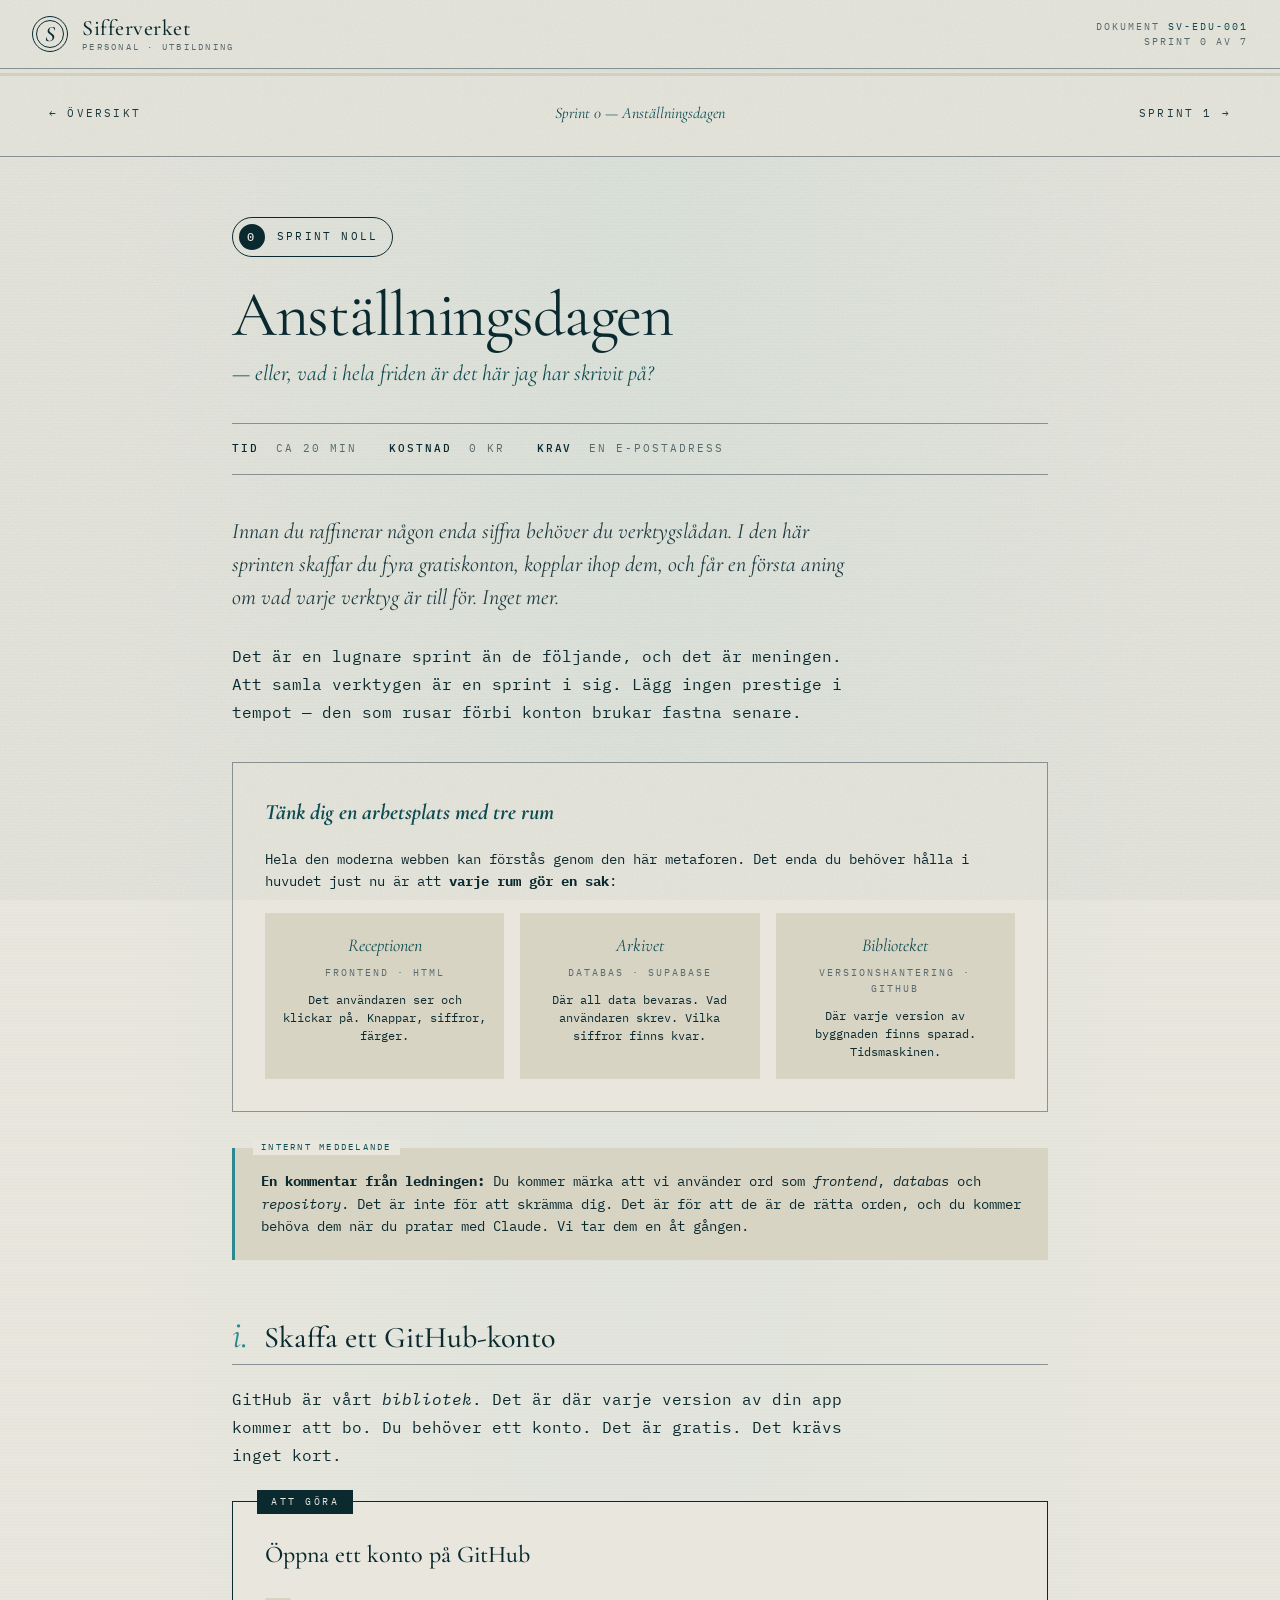
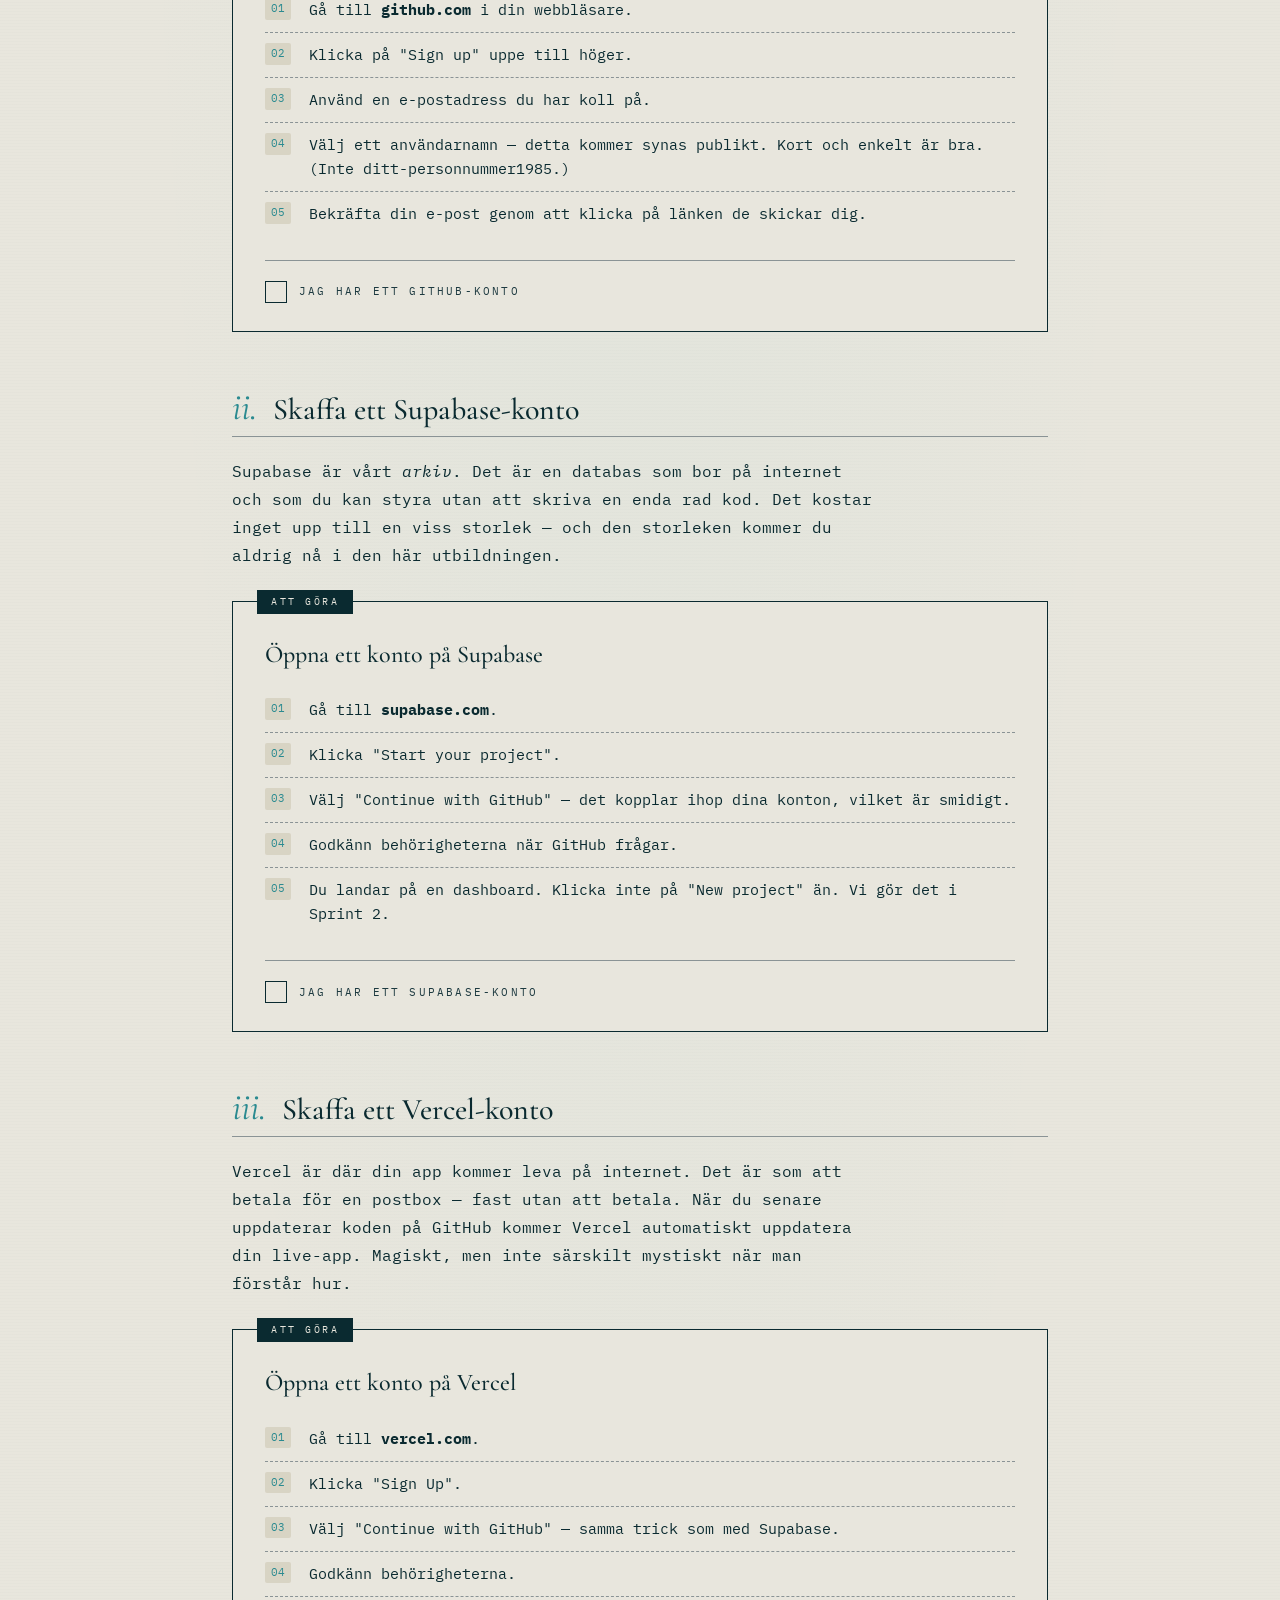
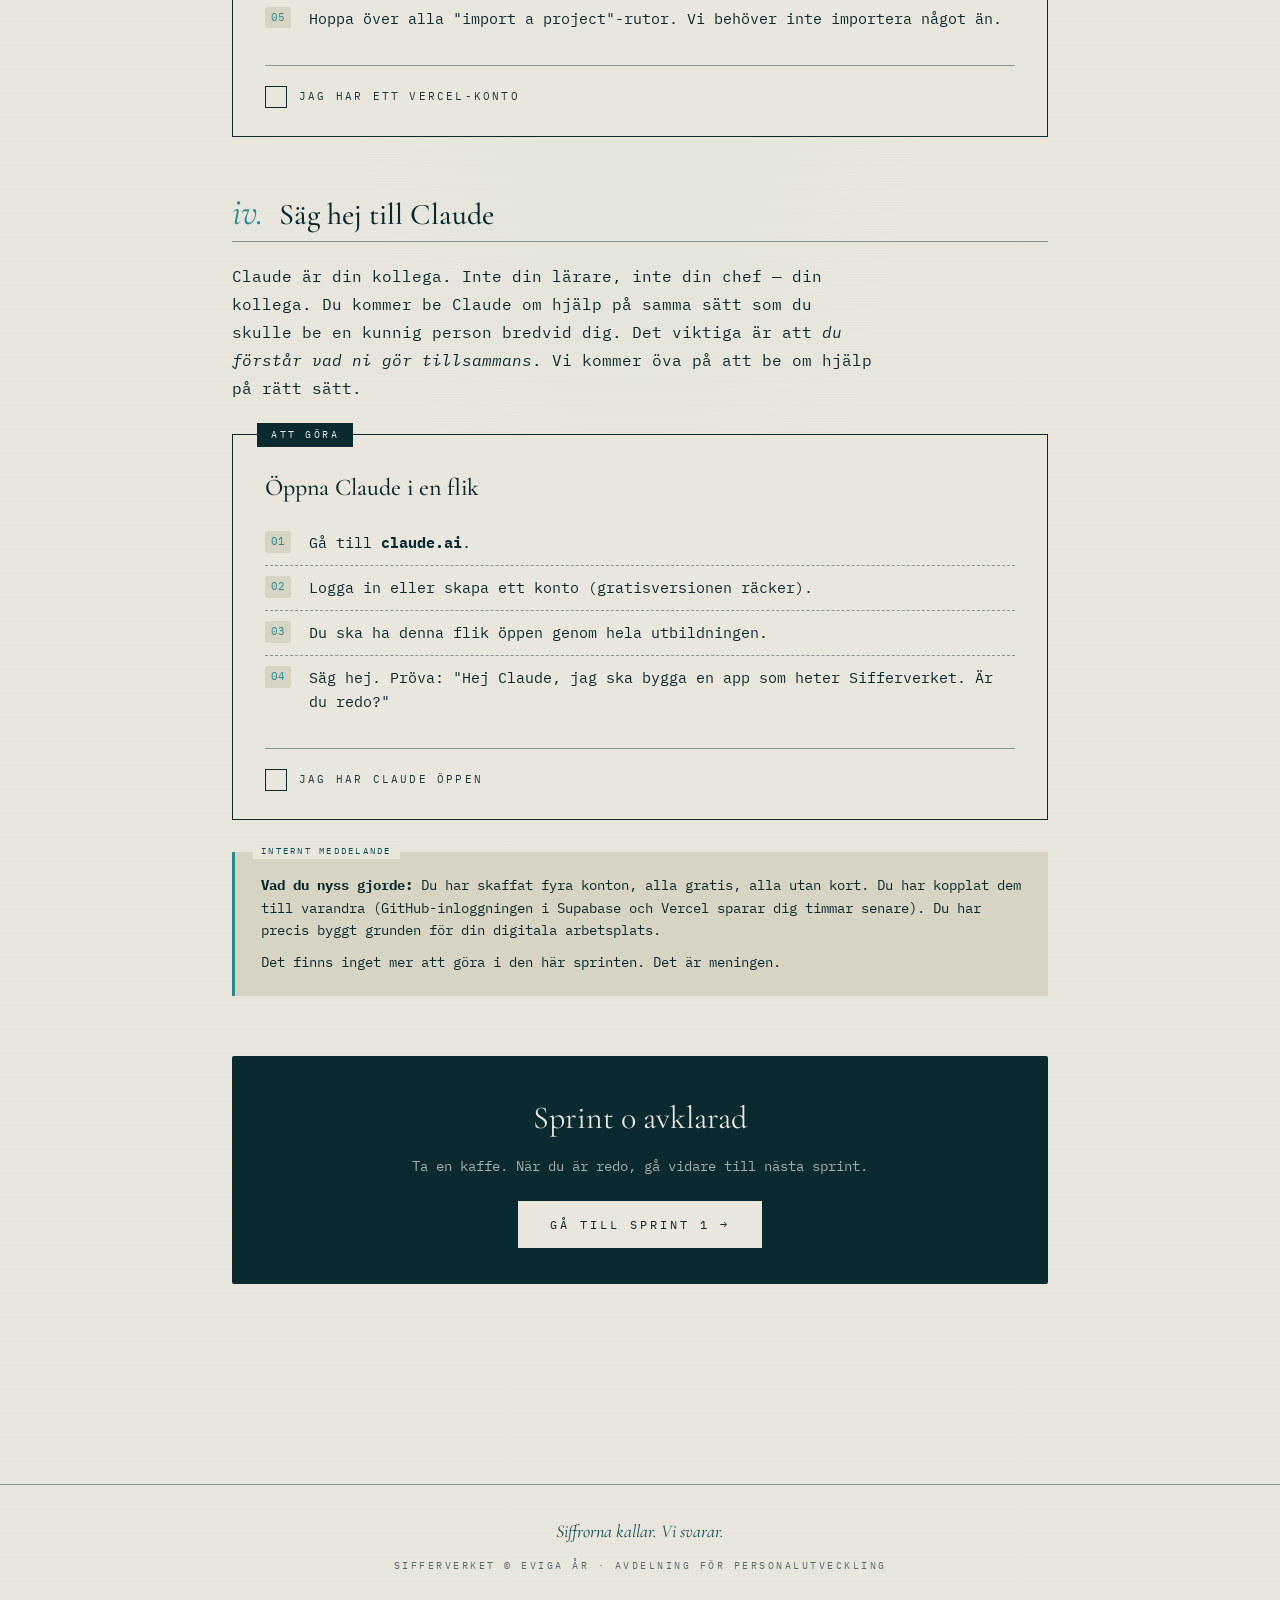
==== sprint-0/index.html @ ffc5da49 "Sifferverket — första versionen" ====
<!DOCTYPE html>
<html lang="sv">
<head>
<meta charset="UTF-8">
<meta name="viewport" content="width=device-width, initial-scale=1.0">
<title>Sprint 0: Anställningsdagen — Sifferverket</title>
<meta name="description" content="Sprint 0 av Sifferverket-utbildningen: Anställningsdagen. Skaffa dina fyra konton.">
<link rel="preconnect" href="https://fonts.googleapis.com">
<link rel="preconnect" href="https://fonts.gstatic.com" crossorigin>
<link href="https://fonts.googleapis.com/css2?family=IBM+Plex+Mono:wght@300;400;500;600&family=Cormorant+Garamond:ital,wght@0,400;0,500;0,600;1,400&display=swap" rel="stylesheet">
<link rel="stylesheet" href="/assets/styles.css">
</head>
<body>

<header class="corp-header">
  <a href="/" class="logo">
    <div class="logo-mark">S</div>
    <div class="logo-text">
      <div class="name">Sifferverket</div>
      <div class="sub">Personal · Utbildning</div>
    </div>
  </a>
  <div class="header-meta">
    <div>Dokument <span class="doc-id">SV-EDU-001</span></div>
    <div>Sprint 0 av 7</div>
  </div>
</header>

<div class="progress-bar">
  <div class="progress-fill" id="progressFill"></div>
</div>

<nav class="sprint-nav">
  <a href="/" >← Översikt</a>
  <span class="nav-center">Sprint 0 — Anställningsdagen</span>
  <a href="/sprint-1/">Sprint 1 →</a>
</nav>

<main class="stage">

<section class="sprint">
  <div class="sprint-marker">
    <span class="num">0</span>
    <span>Sprint Noll</span>
  </div>
  <h2 class="sprint-title">Anställningsdagen</h2>
  <p class="sprint-subtitle">— eller, vad i hela friden är det här jag har skrivit på?</p>

  <div class="sprint-meta">
    <div><strong>Tid</strong> ca 20 min</div>
    <div><strong>Kostnad</strong> 0 kr</div>
    <div><strong>Krav</strong> En e-postadress</div>
  </div>

  <div class="prose">
    <p class="lead">Innan du raffinerar någon enda siffra behöver du verktygslådan. I den här sprinten skaffar du fyra gratiskonton, kopplar ihop dem, och får en första aning om vad varje verktyg är till för. Inget mer.</p>

    <p>Det är en lugnare sprint än de följande, och det är meningen. Att samla verktygen är en sprint i sig. Lägg ingen prestige i tempot — den som rusar förbi konton brukar fastna senare.</p>
  </div>

  <div class="metaphor">
    <h4>Tänk dig en arbetsplats med tre rum</h4>
    <p style="font-size: 14px; line-height: 1.6;">Hela den moderna webben kan förstås genom den här metaforen. Det enda du behöver hålla i huvudet just nu är att <strong>varje rum gör en sak</strong>:</p>
    <div class="rooms">
      <div class="room">
        <div class="room-name">Receptionen</div>
        <div class="room-tech">Frontend · HTML</div>
        <div class="room-desc">Det användaren ser och klickar på. Knappar, siffror, färger.</div>
      </div>
      <div class="room">
        <div class="room-name">Arkivet</div>
        <div class="room-tech">Databas · Supabase</div>
        <div class="room-desc">Där all data bevaras. Vad användaren skrev. Vilka siffror finns kvar.</div>
      </div>
      <div class="room">
        <div class="room-name">Biblioteket</div>
        <div class="room-tech">Versionshantering · GitHub</div>
        <div class="room-desc">Där varje version av byggnaden finns sparad. Tidsmaskinen.</div>
      </div>
    </div>
  </div>

  <div class="memo">
    <p><strong>En kommentar från ledningen:</strong> Du kommer märka att vi använder ord som <em>frontend</em>, <em>databas</em> och <em>repository</em>. Det är inte för att skrämma dig. Det är för att de är de rätta orden, och du kommer behöva dem när du pratar med Claude. Vi tar dem en åt gången.</p>
  </div>

  <!-- ============ STEG 1 — GITHUB ============ -->
  <div class="step-heading">
    <div class="step-num">i.</div>
    <div class="step-title">Skaffa ett GitHub-konto</div>
  </div>

  <div class="prose">
    <p>GitHub är vårt <em>bibliotek</em>. Det är där varje version av din app kommer att bo. Du behöver ett konto. Det är gratis. Det krävs inget kort.</p>
  </div>

  <div class="action">
    <span class="action-tag">Att göra</span>
    <h4>Öppna ett konto på GitHub</h4>
    <ol>
      <li>Gå till <strong>github.com</strong> i din webbläsare.</li>
      <li>Klicka på "Sign up" uppe till höger.</li>
      <li>Använd en e-postadress du har koll på.</li>
      <li>Välj ett användarnamn — detta kommer synas publikt. Kort och enkelt är bra. (Inte ditt-personnummer1985.)</li>
      <li>Bekräfta din e-post genom att klicka på länken de skickar dig.</li>
    </ol>
    <div class="completion">
      <label class="checkbox-wrap">
        <input type="checkbox" data-step="github">
        <span>Jag har ett GitHub-konto</span>
      </label>
    </div>
  </div>

  <!-- ============ STEG 2 — SUPABASE ============ -->
  <div class="step-heading">
    <div class="step-num">ii.</div>
    <div class="step-title">Skaffa ett Supabase-konto</div>
  </div>

  <div class="prose">
    <p>Supabase är vårt <em>arkiv</em>. Det är en databas som bor på internet och som du kan styra utan att skriva en enda rad kod. Det kostar inget upp till en viss storlek — och den storleken kommer du aldrig nå i den här utbildningen.</p>
  </div>

  <div class="action">
    <span class="action-tag">Att göra</span>
    <h4>Öppna ett konto på Supabase</h4>
    <ol>
      <li>Gå till <strong>supabase.com</strong>.</li>
      <li>Klicka "Start your project".</li>
      <li>Välj "Continue with GitHub" — det kopplar ihop dina konton, vilket är smidigt.</li>
      <li>Godkänn behörigheterna när GitHub frågar.</li>
      <li>Du landar på en dashboard. Klicka inte på "New project" än. Vi gör det i Sprint 2.</li>
    </ol>
    <div class="completion">
      <label class="checkbox-wrap">
        <input type="checkbox" data-step="supabase">
        <span>Jag har ett Supabase-konto</span>
      </label>
    </div>
  </div>

  <!-- ============ STEG 3 — VERCEL ============ -->
  <div class="step-heading">
    <div class="step-num">iii.</div>
    <div class="step-title">Skaffa ett Vercel-konto</div>
  </div>

  <div class="prose">
    <p>Vercel är där din app kommer leva på internet. Det är som att betala för en postbox — fast utan att betala. När du senare uppdaterar koden på GitHub kommer Vercel automatiskt uppdatera din live-app. Magiskt, men inte särskilt mystiskt när man förstår hur.</p>
  </div>

  <div class="action">
    <span class="action-tag">Att göra</span>
    <h4>Öppna ett konto på Vercel</h4>
    <ol>
      <li>Gå till <strong>vercel.com</strong>.</li>
      <li>Klicka "Sign Up".</li>
      <li>Välj "Continue with GitHub" — samma trick som med Supabase.</li>
      <li>Godkänn behörigheterna.</li>
      <li>Hoppa över alla "import a project"-rutor. Vi behöver inte importera något än.</li>
    </ol>
    <div class="completion">
      <label class="checkbox-wrap">
        <input type="checkbox" data-step="vercel">
        <span>Jag har ett Vercel-konto</span>
      </label>
    </div>
  </div>

  <!-- ============ STEG 4 — CLAUDE ============ -->
  <div class="step-heading">
    <div class="step-num">iv.</div>
    <div class="step-title">Säg hej till Claude</div>
  </div>

  <div class="prose">
    <p>Claude är din kollega. Inte din lärare, inte din chef — din kollega. Du kommer be Claude om hjälp på samma sätt som du skulle be en kunnig person bredvid dig. Det viktiga är att <em>du förstår vad ni gör tillsammans</em>. Vi kommer öva på att be om hjälp på rätt sätt.</p>
  </div>

  <div class="action">
    <span class="action-tag">Att göra</span>
    <h4>Öppna Claude i en flik</h4>
    <ol>
      <li>Gå till <strong>claude.ai</strong>.</li>
      <li>Logga in eller skapa ett konto (gratisversionen räcker).</li>
      <li>Du ska ha denna flik öppen genom hela utbildningen.</li>
      <li>Säg hej. Pröva: "Hej Claude, jag ska bygga en app som heter Sifferverket. Är du redo?"</li>
    </ol>
    <div class="completion">
      <label class="checkbox-wrap">
        <input type="checkbox" data-step="claude">
        <span>Jag har Claude öppen</span>
      </label>
    </div>
  </div>

  <!-- ============ AVSLUTNING ============ -->
  <div class="memo">
    <p><strong>Vad du nyss gjorde:</strong> Du har skaffat fyra konton, alla gratis, alla utan kort. Du har kopplat dem till varandra (GitHub-inloggningen i Supabase och Vercel sparar dig timmar senare). Du har precis byggt grunden för din digitala arbetsplats.</p>
    <p>Det finns inget mer att göra i den här sprinten. Det är meningen.</p>
  </div>

  <div class="decision">
    <h3>Sprint 0 avklarad</h3>
    <p>Ta en kaffe. När du är redo, gå vidare till nästa sprint.</p>
    <a href="/sprint-1/">Gå till Sprint 1 →</a>
  </div>
</section>

</main>

<footer class="footer">
  <div class="motto">Siffrorna kallar. Vi svarar.</div>
  <div>Sifferverket © Eviga år · Avdelning för Personalutveckling</div>
</footer>

<script src="/assets/scripts.js"></script>
</body>
</html>
---- assets/styles.css ----
/* =============================================================
   SIFFERVERKET — DELAD STILMALL
   Använd i alla sidor: index.html, sprint-N/index.html, etc.
   ============================================================= */

:root {
  --paper: #e8e6dd;
  --paper-dim: #d8d4c4;
  --paper-warm: #ddd8c8;
  --ink: #0a2a30;
  --ink-soft: #1d3a40;
  --ink-faint: #5a6b6e;
  --teal: #2a8a90;
  --teal-deep: #0e4d52;
  --teal-glow: #4ec5cb;
  --warning: #c44a1f;
  --rule: #8a9395;
}

* { box-sizing: border-box; margin: 0; padding: 0; }

html { scroll-behavior: smooth; }

body {
  background: var(--paper);
  color: var(--ink);
  font-family: 'IBM Plex Mono', monospace;
  font-size: 15px;
  line-height: 1.6;
  min-height: 100vh;
  background-image:
    radial-gradient(ellipse at top, rgba(78, 197, 203, 0.06), transparent 60%),
    repeating-linear-gradient(
      0deg,
      transparent,
      transparent 2px,
      rgba(10, 42, 48, 0.012) 2px,
      rgba(10, 42, 48, 0.012) 3px
    );
}

/* ============ ÖVERLIGGANDE GRAIN ============ */
body::before {
  content: '';
  position: fixed;
  inset: 0;
  pointer-events: none;
  background-image:
    url("data:image/svg+xml;utf8,<svg xmlns='http://www.w3.org/2000/svg' width='200' height='200'><filter id='n'><feTurbulence type='fractalNoise' baseFrequency='0.9' numOctaves='2' stitchTiles='stitch'/><feColorMatrix values='0 0 0 0 0.04 0 0 0 0 0.16 0 0 0 0 0.19 0 0 0 0.5 0'/></filter><rect width='100%' height='100%' filter='url(%23n)' opacity='0.4'/></svg>");
  opacity: 0.35;
  mix-blend-mode: multiply;
  z-index: 100;
}

/* ============ HEADER ============ */
.corp-header {
  border-bottom: 1px solid var(--rule);
  padding: 16px 32px;
  display: flex;
  align-items: center;
  justify-content: space-between;
  background: var(--paper);
  position: sticky;
  top: 0;
  z-index: 50;
  backdrop-filter: blur(8px);
}

.logo {
  display: flex;
  align-items: center;
  gap: 14px;
  text-decoration: none;
  color: inherit;
}

.logo-mark {
  width: 36px;
  height: 36px;
  border: 1.5px solid var(--ink);
  border-radius: 50%;
  display: grid;
  place-items: center;
  font-family: 'Cormorant Garamond', serif;
  font-style: italic;
  font-size: 22px;
  font-weight: 500;
  position: relative;
}

.logo-mark::before {
  content: '';
  position: absolute;
  inset: 3px;
  border: 0.5px solid var(--ink);
  border-radius: 50%;
}

.logo-text { line-height: 1.1; }

.logo-text .name {
  font-family: 'Cormorant Garamond', serif;
  font-size: 22px;
  font-weight: 500;
  letter-spacing: 0.5px;
}

.logo-text .sub {
  font-size: 9px;
  letter-spacing: 0.25em;
  text-transform: uppercase;
  color: var(--ink-faint);
  margin-top: 2px;
}

.header-meta {
  font-size: 10px;
  letter-spacing: 0.2em;
  text-transform: uppercase;
  color: var(--ink-faint);
  text-align: right;
  line-height: 1.5;
}

.header-meta .doc-id {
  color: var(--teal-deep);
}

/* ============ FRAMSTEGSFÄLT ============ */
.progress-bar {
  height: 3px;
  background: var(--paper-dim);
  position: sticky;
  top: 73px;
  z-index: 49;
}

.progress-fill {
  height: 100%;
  background: var(--teal);
  width: 0%;
  transition: width 0.4s ease;
}

/* ============ NAVIGATION (för sprintar) ============ */
.sprint-nav {
  display: flex;
  justify-content: space-between;
  align-items: center;
  padding: 24px 32px;
  border-bottom: 1px solid var(--rule);
  font-size: 11px;
  letter-spacing: 0.2em;
  text-transform: uppercase;
  background: var(--paper);
}

.sprint-nav a {
  color: var(--ink-soft);
  text-decoration: none;
  padding: 8px 16px;
  border: 1px solid transparent;
  transition: all 0.2s;
}

.sprint-nav a:hover {
  border-color: var(--ink);
  color: var(--ink);
}

.sprint-nav .nav-center {
  font-family: 'Cormorant Garamond', serif;
  font-style: italic;
  font-size: 16px;
  letter-spacing: 0;
  text-transform: none;
  color: var(--teal-deep);
}

.sprint-nav a.disabled {
  opacity: 0.3;
  pointer-events: none;
}

/* ============ HUVUDLAYOUT ============ */
.stage {
  max-width: 880px;
  margin: 0 auto;
  padding: 60px 32px 120px;
}

/* ============ SPRINT-CARD ============ */
.sprint {
  margin-bottom: 80px;
}

.sprint-marker {
  display: inline-flex;
  align-items: center;
  gap: 12px;
  margin-bottom: 24px;
  padding: 6px 14px 6px 6px;
  border: 1px solid var(--ink);
  border-radius: 24px;
  font-size: 11px;
  letter-spacing: 0.2em;
  text-transform: uppercase;
}

.sprint-marker .num {
  background: var(--ink);
  color: var(--paper);
  width: 26px;
  height: 26px;
  border-radius: 50%;
  display: grid;
  place-items: center;
  font-weight: 500;
  font-size: 12px;
}

.sprint-title {
  font-family: 'Cormorant Garamond', serif;
  font-size: 64px;
  font-weight: 400;
  line-height: 1.05;
  letter-spacing: -0.02em;
  margin-bottom: 8px;
}

.sprint-subtitle {
  font-family: 'Cormorant Garamond', serif;
  font-style: italic;
  font-size: 22px;
  color: var(--teal-deep);
  margin-bottom: 32px;
  font-weight: 400;
}

.sprint-meta {
  display: flex;
  gap: 32px;
  padding: 16px 0;
  border-top: 1px solid var(--rule);
  border-bottom: 1px solid var(--rule);
  margin-bottom: 40px;
  font-size: 11px;
  letter-spacing: 0.18em;
  text-transform: uppercase;
  color: var(--ink-faint);
}

.sprint-meta strong {
  color: var(--ink);
  font-weight: 500;
  margin-right: 8px;
}

/* ============ TEXT ============ */
.prose {
  font-size: 16px;
  line-height: 1.75;
  max-width: 64ch;
}

.prose p { margin-bottom: 18px; }

.prose .lead {
  font-family: 'Cormorant Garamond', serif;
  font-size: 22px;
  line-height: 1.5;
  font-style: italic;
  color: var(--ink-soft);
  margin-bottom: 28px;
}

.prose strong { font-weight: 500; color: var(--teal-deep); }

/* ============ SECTION HEADING ============ */
.step-heading {
  margin: 56px 0 20px;
  display: flex;
  align-items: baseline;
  gap: 16px;
  padding-bottom: 10px;
  border-bottom: 1px solid var(--rule);
}

.step-heading .step-num {
  font-family: 'Cormorant Garamond', serif;
  font-style: italic;
  font-size: 38px;
  color: var(--teal);
  line-height: 1;
}

.step-heading .step-title {
  font-family: 'Cormorant Garamond', serif;
  font-size: 30px;
  font-weight: 500;
  line-height: 1.1;
}

/* ============ INFO-RUTA ============ */
.memo {
  background: var(--paper-dim);
  border-left: 3px solid var(--teal);
  padding: 22px 26px;
  margin: 32px 0;
  font-size: 14px;
  position: relative;
}

.memo::before {
  content: 'INTERNT MEDDELANDE';
  position: absolute;
  top: -8px;
  left: 18px;
  background: var(--paper);
  padding: 0 8px;
  font-size: 9px;
  letter-spacing: 0.25em;
  color: var(--teal-deep);
}

.memo p { margin-bottom: 10px; }
.memo p:last-child { margin-bottom: 0; }

/* ============ AKTION-RUTA ============ */
.action {
  border: 1.5px solid var(--ink);
  padding: 28px 32px;
  margin: 32px 0;
  background: var(--paper);
  position: relative;
}

.action-tag {
  position: absolute;
  top: -12px;
  left: 24px;
  background: var(--ink);
  color: var(--paper);
  padding: 4px 14px;
  font-size: 10px;
  letter-spacing: 0.25em;
  text-transform: uppercase;
}

.action h4 {
  font-family: 'Cormorant Garamond', serif;
  font-size: 24px;
  font-weight: 500;
  margin-bottom: 14px;
  margin-top: 6px;
}

.action ol {
  list-style: none;
  counter-reset: act;
}

.action ol li {
  counter-increment: act;
  padding: 10px 0 10px 44px;
  position: relative;
  border-bottom: 1px dashed var(--rule);
}

.action ol li:last-child { border-bottom: none; }

.action ol li::before {
  content: counter(act, decimal-leading-zero);
  position: absolute;
  left: 0;
  top: 10px;
  font-family: 'IBM Plex Mono', monospace;
  font-size: 11px;
  color: var(--teal);
  background: var(--paper-dim);
  padding: 2px 6px;
  border-radius: 2px;
}

/* ============ KNAPP "JAG ÄR KLAR" ============ */
.completion {
  margin-top: 24px;
  padding-top: 20px;
  border-top: 1px solid var(--rule);
  display: flex;
  align-items: center;
  gap: 16px;
}

.checkbox-wrap {
  display: flex;
  align-items: center;
  gap: 12px;
  cursor: pointer;
  user-select: none;
}

.checkbox-wrap input {
  appearance: none;
  width: 22px;
  height: 22px;
  border: 1.5px solid var(--ink);
  background: var(--paper);
  cursor: pointer;
  position: relative;
  transition: all 0.2s;
}

.checkbox-wrap input:checked {
  background: var(--teal-deep);
  border-color: var(--teal-deep);
}

.checkbox-wrap input:checked::after {
  content: '✓';
  position: absolute;
  inset: 0;
  display: grid;
  place-items: center;
  color: var(--paper);
  font-size: 14px;
  font-weight: 600;
}

.checkbox-wrap span {
  font-size: 11px;
  letter-spacing: 0.2em;
  text-transform: uppercase;
  color: var(--ink-soft);
}

/* ============ KOD-RUTA ============ */
.code-block {
  background: var(--ink);
  color: #b8d4d6;
  padding: 22px 26px;
  margin: 24px 0;
  font-size: 13px;
  line-height: 1.7;
  overflow-x: auto;
  position: relative;
  border-radius: 2px;
  white-space: pre-wrap;
  word-break: break-word;
}

.code-block::before {
  content: 'KOD';
  position: absolute;
  top: 8px;
  right: 12px;
  font-size: 9px;
  letter-spacing: 0.3em;
  color: var(--teal-glow);
  opacity: 0.7;
}

.code-block .comment { color: var(--ink-faint); font-style: italic; }
.code-block .keyword { color: var(--teal-glow); }
.code-block .string { color: #d4a574; }

/* ============ SAMTAL MED CLAUDE ============ */
.claude-prompt {
  border: 1px dashed var(--teal-deep);
  background: rgba(78, 197, 203, 0.06);
  padding: 22px 26px;
  margin: 24px 0;
  font-style: italic;
  font-family: 'Cormorant Garamond', serif;
  font-size: 18px;
  line-height: 1.5;
  position: relative;
}

.claude-prompt::before {
  content: 'SÄG TILL CLAUDE';
  position: absolute;
  top: -10px;
  left: 18px;
  background: var(--paper);
  padding: 0 8px;
  font-size: 9px;
  letter-spacing: 0.25em;
  color: var(--teal-deep);
  font-style: normal;
  font-family: 'IBM Plex Mono', monospace;
}

.claude-prompt .copy-btn {
  position: absolute;
  top: 12px;
  right: 12px;
  background: var(--paper);
  border: 1px solid var(--teal-deep);
  color: var(--teal-deep);
  font-family: 'IBM Plex Mono', monospace;
  font-size: 10px;
  letter-spacing: 0.2em;
  text-transform: uppercase;
  padding: 6px 12px;
  cursor: pointer;
  font-style: normal;
  transition: all 0.2s;
}

.claude-prompt .copy-btn:hover {
  background: var(--teal-deep);
  color: var(--paper);
}

.claude-prompt .copy-btn.copied {
  background: var(--teal-deep);
  color: var(--paper);
}

/* ============ ORDLISTA ============ */
.definition {
  display: grid;
  grid-template-columns: 140px 1fr;
  gap: 20px;
  padding: 14px 0;
  border-bottom: 1px dotted var(--rule);
  font-size: 14px;
}

.definition:last-child { border-bottom: none; }

.definition dt {
  font-family: 'Cormorant Garamond', serif;
  font-style: italic;
  font-size: 17px;
  color: var(--teal-deep);
}

/* ============ AVSLUTANDE BESLUTSPUNKT ============ */
.decision {
  margin-top: 60px;
  padding: 36px;
  background: var(--ink);
  color: var(--paper);
  text-align: center;
  border-radius: 2px;
}

.decision h3 {
  font-family: 'Cormorant Garamond', serif;
  font-size: 32px;
  font-weight: 400;
  margin-bottom: 12px;
}

.decision p {
  font-size: 14px;
  color: rgba(232, 230, 221, 0.7);
  margin-bottom: 24px;
}

.decision a, .decision button {
  display: inline-block;
  background: var(--paper);
  color: var(--ink);
  border: none;
  padding: 14px 32px;
  font-family: 'IBM Plex Mono', monospace;
  font-size: 12px;
  letter-spacing: 0.25em;
  text-transform: uppercase;
  cursor: pointer;
  transition: all 0.2s;
  text-decoration: none;
}

.decision a:hover, .decision button:hover {
  background: var(--teal-glow);
  color: var(--ink);
}

/* ============ FOOTER ============ */
.footer {
  border-top: 1px solid var(--rule);
  padding: 32px;
  text-align: center;
  font-size: 10px;
  letter-spacing: 0.25em;
  text-transform: uppercase;
  color: var(--ink-faint);
}

.footer .motto {
  font-family: 'Cormorant Garamond', serif;
  font-style: italic;
  font-size: 18px;
  text-transform: none;
  letter-spacing: 0;
  color: var(--teal-deep);
  margin-bottom: 12px;
}

/* ============ DIAGRAM ============ */
.diagram {
  margin: 36px 0;
  padding: 32px;
  background: var(--paper-dim);
  border-radius: 2px;
}

.diagram-title {
  font-family: 'Cormorant Garamond', serif;
  font-size: 20px;
  font-style: italic;
  margin-bottom: 24px;
  text-align: center;
  color: var(--teal-deep);
}

.diagram-row {
  display: grid;
  grid-template-columns: 1fr 40px 1fr 40px 1fr;
  align-items: center;
  gap: 8px;
}

.diagram-box {
  background: var(--paper);
  border: 1px solid var(--ink);
  padding: 18px 12px;
  text-align: center;
  font-size: 11px;
  letter-spacing: 0.15em;
  text-transform: uppercase;
}

.diagram-box .icon {
  font-family: 'Cormorant Garamond', serif;
  font-style: italic;
  font-size: 28px;
  display: block;
  margin-bottom: 8px;
  text-transform: none;
  letter-spacing: 0;
  color: var(--teal-deep);
}

.diagram-arrow {
  text-align: center;
  color: var(--teal);
  font-size: 18px;
}

/* ============ METAFORRUTA "TRE RUM" ============ */
.metaphor {
  margin: 36px 0;
  padding: 32px;
  border: 1px solid var(--rule);
  background: var(--paper);
}

.metaphor h4 {
  font-family: 'Cormorant Garamond', serif;
  font-style: italic;
  font-size: 22px;
  margin-bottom: 18px;
  color: var(--teal-deep);
}

.rooms {
  display: grid;
  grid-template-columns: repeat(3, 1fr);
  gap: 16px;
  margin-top: 20px;
}

.room {
  padding: 18px;
  background: var(--paper-dim);
  text-align: center;
}

.room .room-name {
  font-family: 'Cormorant Garamond', serif;
  font-style: italic;
  font-size: 18px;
  color: var(--teal-deep);
  margin-bottom: 6px;
}

.room .room-tech {
  font-size: 10px;
  letter-spacing: 0.2em;
  text-transform: uppercase;
  color: var(--ink-faint);
  margin-bottom: 10px;
}

.room .room-desc {
  font-size: 12px;
  line-height: 1.5;
}

/* ============ ANIMATIONER ============ */
@keyframes fade-in-up {
  from { opacity: 0; transform: translateY(20px); }
  to { opacity: 1; transform: translateY(0); }
}

.sprint, .welcome { animation: fade-in-up 0.6s ease both; }

@keyframes gentle-spin {
  from { transform: rotate(0deg); }
  to { transform: rotate(360deg); }
}

/* ============ MOBILE ============ */
@media (max-width: 640px) {
  .stage { padding: 32px 20px 80px; }
  .welcome h1 { font-size: 56px !important; }
  .sprint-title { font-size: 40px; }
  .sprint-meta { flex-direction: column; gap: 8px; }
  .corp-header { padding: 12px 20px; }
  .header-meta { display: none; }
  .definition { grid-template-columns: 1fr; gap: 4px; }
  .rooms { grid-template-columns: 1fr; }
  .diagram-row { grid-template-columns: 1fr; gap: 16px; }
  .diagram-arrow { transform: rotate(90deg); }
  .sprint-nav { padding: 16px 20px; flex-wrap: wrap; gap: 8px; }
}
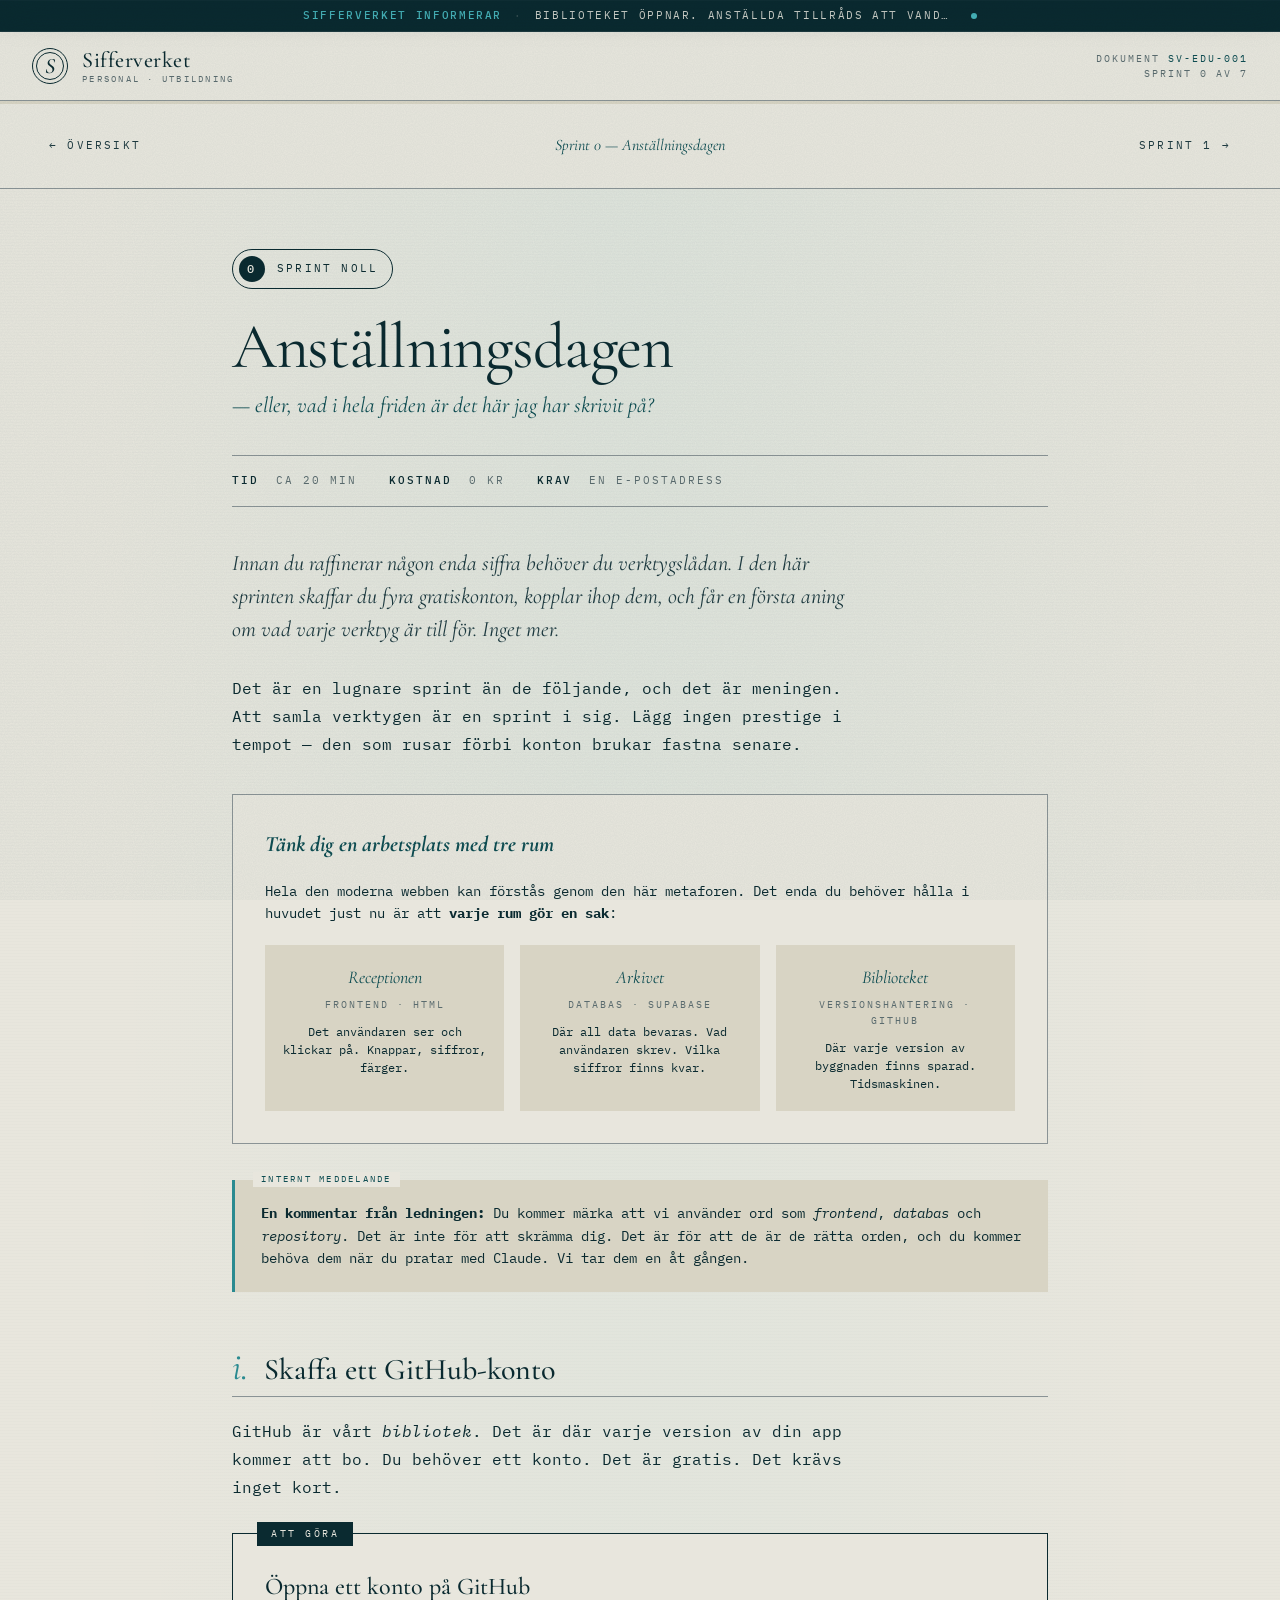
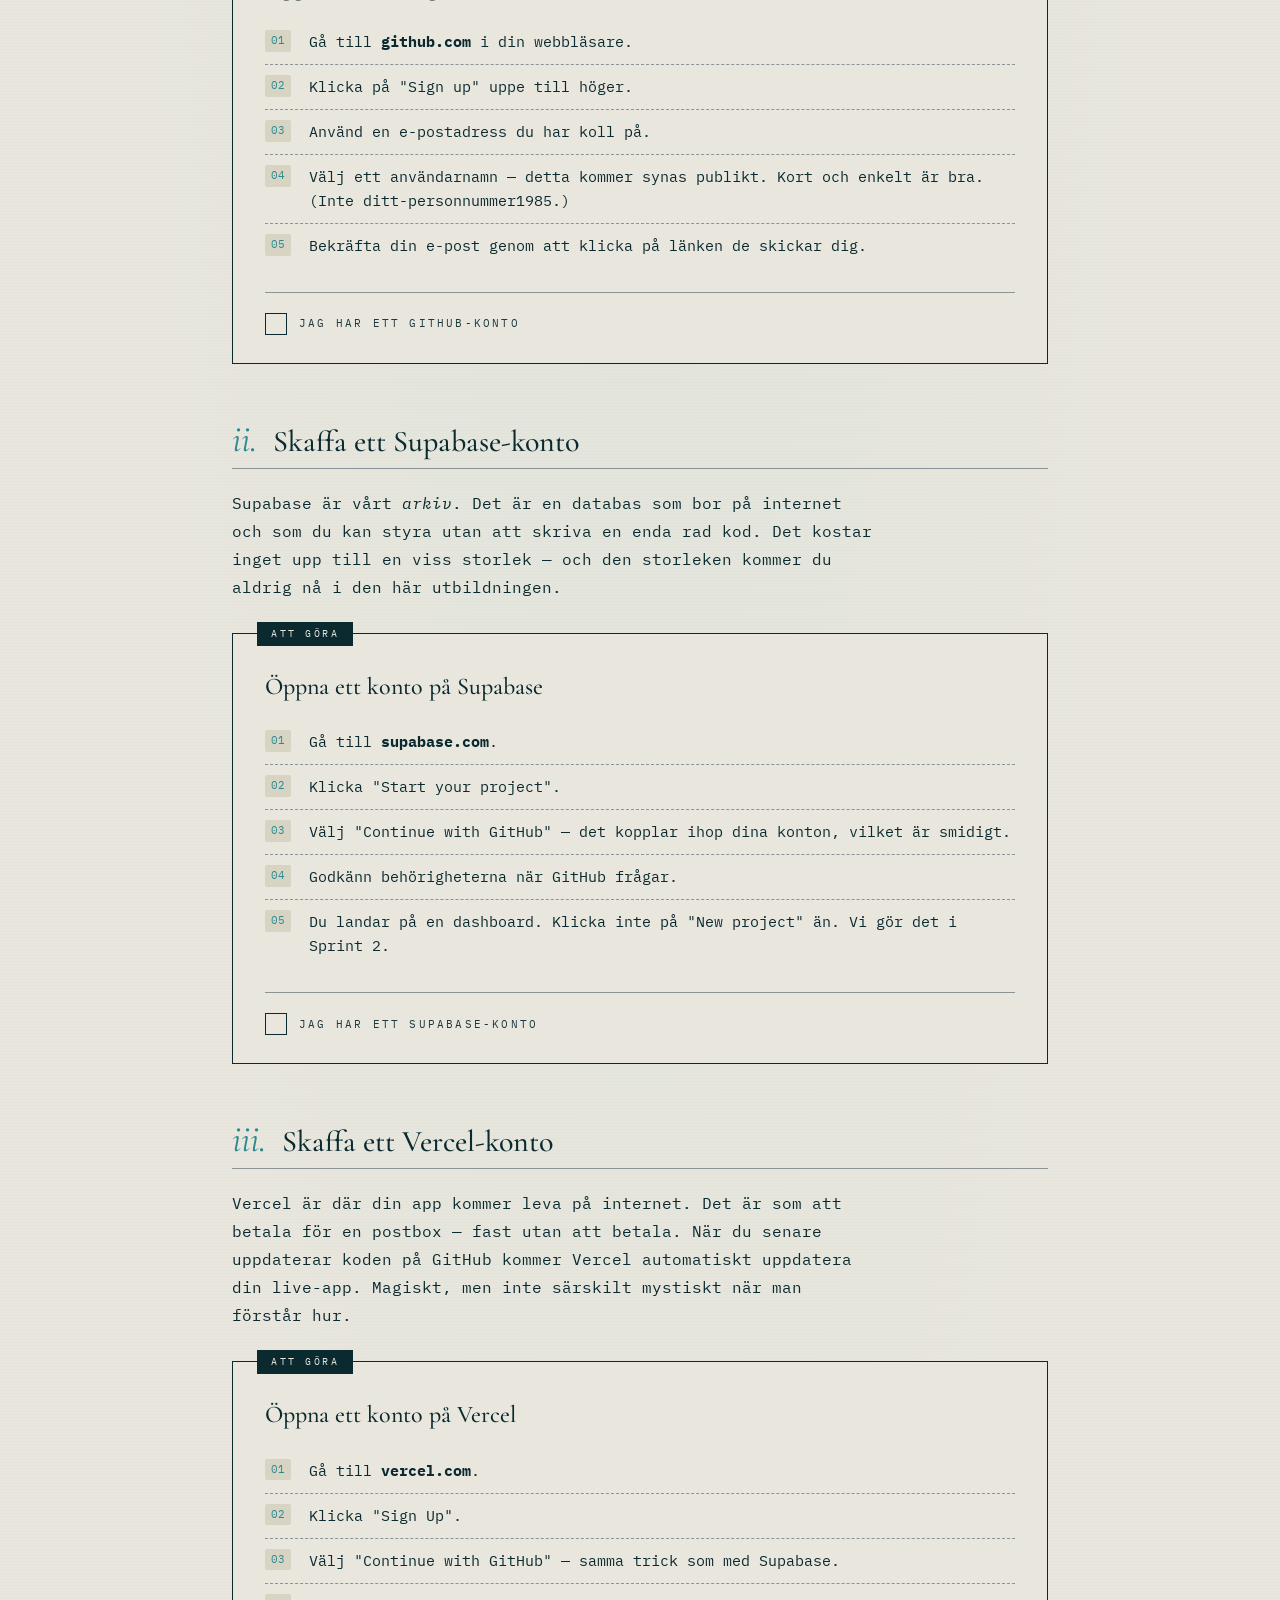
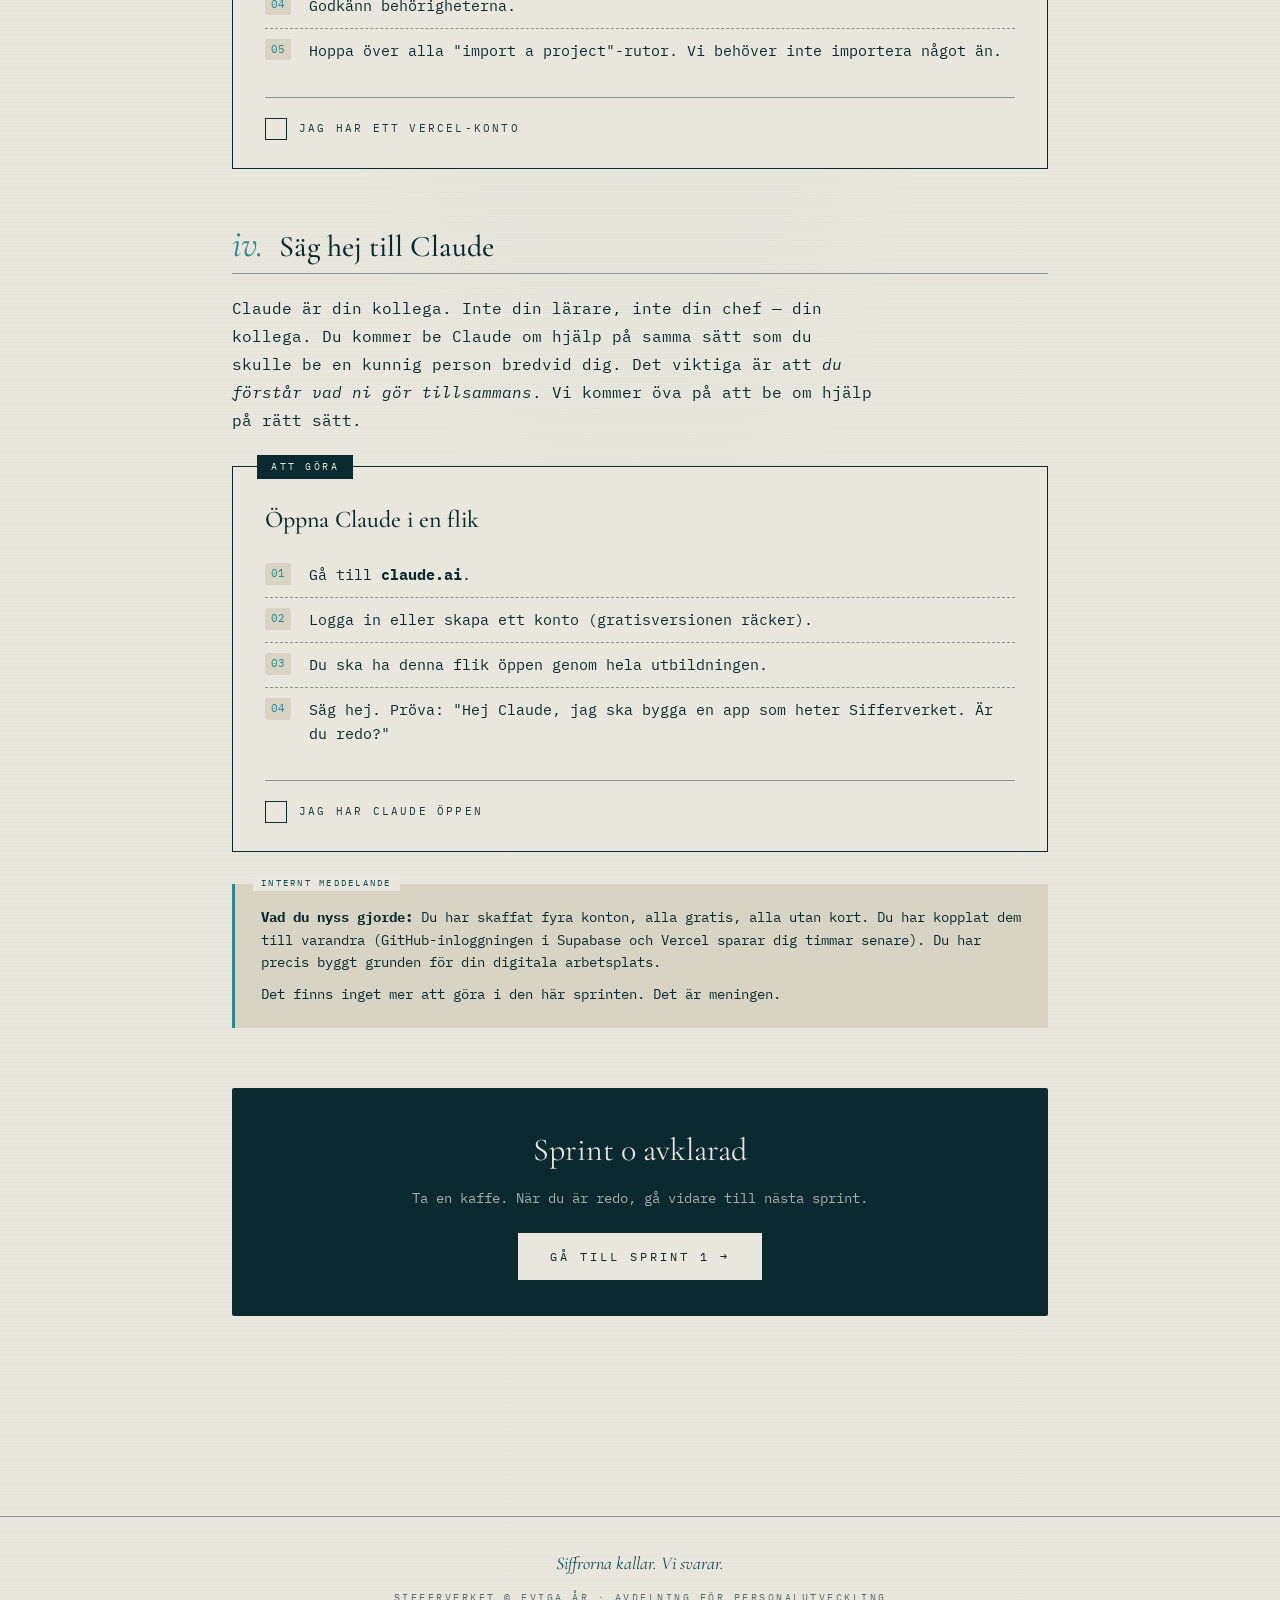
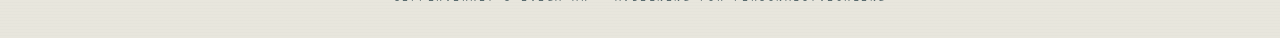
==== commit 07ad0683: "Sifferverket Informerar: direktivband + panel" ====
--- a/sprint-0/index.html
+++ b/sprint-0/index.html
@@ -11,6 +11,28 @@
 <link rel="stylesheet" href="/assets/styles.css">
 </head>
 <body>
+
+<!-- SIFFERVERKET INFORMERAR — direktivband + panel -->
+<div class="directive-band" id="directiveBand" role="button" tabindex="0" aria-label="Öppna direktivlista">
+  <span class="directive-prefix">Sifferverket Informerar</span>
+  <span class="directive-divider">·</span>
+  <span class="directive-current" id="directiveCurrent">Inga direktiv inkomna.</span>
+  <span class="directive-unread" id="directiveUnread" hidden></span>
+</div>
+
+<aside class="directive-panel" id="directivePanel" aria-hidden="true">
+  <div class="directive-panel-inner">
+    <header class="directive-panel-header">
+      <div class="directive-panel-label">Nyheter från Öferdirektören</div>
+      <button class="directive-panel-close" id="directivePanelClose" aria-label="Stäng">✕</button>
+    </header>
+    <ol class="directive-list" id="directiveList"></ol>
+    <footer class="directive-panel-footer">
+      Sifferverket · Avdelning för Personalutveckling · Internt material
+    </footer>
+  </div>
+</aside>
+<div class="directive-backdrop" id="directiveBackdrop" hidden></div>
 
 <header class="corp-header">
   <a href="/" class="logo">
--- a/assets/styles.css
+++ b/assets/styles.css
@@ -715,6 +715,111 @@
   to { transform: rotate(360deg); }
 }
 
+/* ============ SIFFERVERKETS PRINCIPER ============
+   Återkommande visuell komponent. Lyft hit från inline-blocken i
+   sprint-2/3/4 efter att tröskeln på 3+ användningar passerats.
+   Strukturen är fast — bara .numeral, .canon, .gloss-innehåll varierar. */
+.principle {
+  margin: 56px auto;
+  max-width: 64ch;
+  padding: 56px 48px;
+  background: var(--paper);
+  border: 1px solid var(--ink);
+  position: relative;
+  text-align: left;
+}
+
+.principle::after {
+  content: '';
+  position: absolute;
+  inset: 8px;
+  border: 0.5px solid var(--rule);
+  pointer-events: none;
+}
+
+.principle::before {
+  content: '· Sifferverkets Principer ·';
+  position: absolute;
+  top: -10px;
+  left: 50%;
+  transform: translateX(-50%);
+  background: var(--paper);
+  padding: 0 16px;
+  font-size: 9px;
+  letter-spacing: 0.4em;
+  text-transform: uppercase;
+  color: var(--ink-faint);
+  white-space: nowrap;
+}
+
+.principle .preamble {
+  font-family: 'Cormorant Garamond', serif;
+  font-style: italic;
+  font-size: 17px;
+  line-height: 1.6;
+  color: var(--ink-soft);
+  margin-bottom: 36px;
+  text-align: center;
+}
+
+.principle .numeral {
+  font-family: 'Cormorant Garamond', serif;
+  font-style: italic;
+  font-size: 64px;
+  font-weight: 500;
+  color: var(--teal-deep);
+  line-height: 1;
+  text-align: center;
+  margin-bottom: 18px;
+}
+
+.principle .canon {
+  font-family: 'Cormorant Garamond', serif;
+  font-style: italic;
+  font-size: 28px;
+  font-weight: 400;
+  line-height: 1.3;
+  color: var(--ink);
+  text-align: center;
+  margin: 0 auto 36px;
+  max-width: 24ch;
+  letter-spacing: -0.005em;
+}
+
+.principle .gloss {
+  font-family: 'Cormorant Garamond', serif;
+  font-size: 16px;
+  line-height: 1.75;
+  color: var(--ink-soft);
+  font-style: italic;
+}
+
+.principle .gloss p {
+  margin-bottom: 14px;
+}
+
+.principle .gloss p:last-child {
+  margin-bottom: 0;
+}
+
+/* Medvetet val: <em> inom italic gloss-text byter TILLBAKA till upprätt + färg
+   och fungerar därmed som markeringar. Behåll oförändrat. */
+.principle .gloss em {
+  color: var(--teal-deep);
+  font-style: normal;
+}
+
+.principle .closing {
+  margin-top: 32px;
+  padding-top: 20px;
+  border-top: 1px dashed var(--rule);
+  text-align: right;
+  font-size: 10px;
+  letter-spacing: 0.25em;
+  text-transform: uppercase;
+  color: var(--ink-faint);
+}
+
 /* ============ MOBILE ============ */
 @media (max-width: 640px) {
   .stage { padding: 32px 20px 80px; }
@@ -728,4 +833,251 @@
   .diagram-row { grid-template-columns: 1fr; gap: 16px; }
   .diagram-arrow { transform: rotate(90deg); }
   .sprint-nav { padding: 16px 20px; flex-wrap: wrap; gap: 8px; }
-}
+  .principle { padding: 44px 28px; }
+  .principle .numeral { font-size: 48px; }
+  .principle .canon { font-size: 22px; }
+  .principle .gloss { font-size: 15px; }
+}
+
+/* =============================================================
+   SIFFERVERKET INFORMERAR — direktivband och panel
+   Visas högst upp på alla sidor, ovanför corp-headern.
+   ============================================================= */
+
+/* === BANDET === */
+.directive-band {
+  background: var(--ink);
+  color: var(--paper);
+  height: 32px;
+  display: flex;
+  align-items: center;
+  justify-content: center;
+  gap: 12px;
+  padding: 0 24px;
+  font-size: 11px;
+  letter-spacing: 0.15em;
+  text-transform: uppercase;
+  cursor: pointer;
+  user-select: none;
+  position: relative;
+  border-bottom: 1px solid var(--ink-soft);
+  transition: background 0.2s;
+}
+
+.directive-band:hover {
+  background: var(--ink-soft);
+}
+
+.directive-band:focus-visible {
+  outline: 2px solid var(--teal-glow);
+  outline-offset: -2px;
+}
+
+.directive-prefix {
+  color: var(--teal-glow);
+  font-weight: 500;
+}
+
+.directive-divider {
+  color: var(--ink-faint);
+  opacity: 0.6;
+}
+
+.directive-current {
+  color: var(--paper);
+  white-space: nowrap;
+  overflow: hidden;
+  text-overflow: ellipsis;
+  max-width: 60ch;
+}
+
+.directive-unread {
+  display: inline-block;
+  width: 6px;
+  height: 6px;
+  background: var(--teal-glow);
+  border-radius: 50%;
+  margin-left: 4px;
+  animation: directive-pulse 2.4s ease-in-out infinite;
+}
+
+@keyframes directive-pulse {
+  0%, 100% { opacity: 0.4; }
+  50% { opacity: 1; }
+}
+
+/* === BACKDROP === */
+.directive-backdrop {
+  position: fixed;
+  inset: 0;
+  background: rgba(10, 42, 48, 0.5);
+  backdrop-filter: blur(2px);
+  z-index: 200;
+  opacity: 0;
+  transition: opacity 0.4s ease;
+  pointer-events: none;
+}
+
+.directive-backdrop.visible {
+  opacity: 1;
+  pointer-events: auto;
+}
+
+/* === PANELEN === */
+.directive-panel {
+  position: fixed;
+  top: 0;
+  left: 0;
+  right: 0;
+  z-index: 201;
+  background: var(--ink);
+  color: var(--paper);
+  transform: translateY(-100%);
+  transition: transform 0.4s cubic-bezier(0.4, 0, 0.2, 1);
+  max-height: 80vh;
+  overflow-y: auto;
+  border-bottom: 1px solid var(--ink-soft);
+  box-shadow: 0 8px 32px rgba(10, 42, 48, 0.4);
+}
+
+.directive-panel.open {
+  transform: translateY(0);
+}
+
+.directive-panel-inner {
+  max-width: 880px;
+  margin: 0 auto;
+  padding: 48px 32px 32px;
+}
+
+.directive-panel-header {
+  display: flex;
+  align-items: baseline;
+  justify-content: space-between;
+  padding-bottom: 24px;
+  border-bottom: 1px solid var(--ink-soft);
+  margin-bottom: 8px;
+}
+
+.directive-panel-label {
+  font-family: 'Cormorant Garamond', serif;
+  font-style: italic;
+  font-size: 28px;
+  color: var(--paper);
+  letter-spacing: -0.01em;
+}
+
+.directive-panel-close {
+  background: none;
+  border: 1px solid var(--ink-faint);
+  color: var(--paper);
+  width: 36px;
+  height: 36px;
+  border-radius: 50%;
+  display: grid;
+  place-items: center;
+  cursor: pointer;
+  font-family: 'IBM Plex Mono', monospace;
+  font-size: 14px;
+  transition: all 0.2s;
+  opacity: 0.7;
+}
+
+.directive-panel-close:hover {
+  border-color: var(--paper);
+  background: var(--ink-soft);
+  opacity: 1;
+}
+
+.directive-list {
+  list-style: none;
+  padding: 0;
+  margin: 0;
+}
+
+.directive-list li {
+  padding: 24px 0;
+  border-bottom: 1px dashed var(--ink-soft);
+  display: grid;
+  grid-template-columns: 110px 1fr;
+  gap: 24px;
+  align-items: baseline;
+}
+
+.directive-list li:last-child {
+  border-bottom: none;
+}
+
+.directive-list .directive-id {
+  font-size: 10px;
+  letter-spacing: 0.25em;
+  text-transform: uppercase;
+  color: var(--teal-glow);
+  font-family: 'IBM Plex Mono', monospace;
+}
+
+.directive-list .directive-date {
+  display: block;
+  font-size: 9px;
+  color: var(--ink-faint);
+  margin-top: 4px;
+  letter-spacing: 0.2em;
+}
+
+.directive-list .directive-text {
+  font-family: 'Cormorant Garamond', serif;
+  font-size: 17px;
+  line-height: 1.5;
+  color: var(--paper);
+}
+
+.directive-list .directive-text em {
+  color: var(--teal-glow);
+  font-style: normal;
+}
+
+.directive-list li.unread .directive-id::before {
+  content: '· ';
+  color: var(--teal-glow);
+  font-weight: 600;
+}
+
+.directive-panel-footer {
+  margin-top: 32px;
+  padding-top: 20px;
+  border-top: 1px solid var(--ink-soft);
+  font-size: 9px;
+  letter-spacing: 0.3em;
+  text-transform: uppercase;
+  color: var(--ink-faint);
+  text-align: center;
+}
+
+/* === MOBIL === */
+@media (max-width: 640px) {
+  .directive-band {
+    height: 28px;
+    font-size: 10px;
+    padding: 0 16px;
+    gap: 8px;
+  }
+  .directive-current {
+    max-width: 32ch;
+  }
+  .directive-prefix {
+    display: none;
+  }
+  .directive-divider {
+    display: none;
+  }
+  .directive-panel-inner {
+    padding: 32px 20px 20px;
+  }
+  .directive-panel-label {
+    font-size: 22px;
+  }
+  .directive-list li {
+    grid-template-columns: 1fr;
+    gap: 8px;
+  }
+}
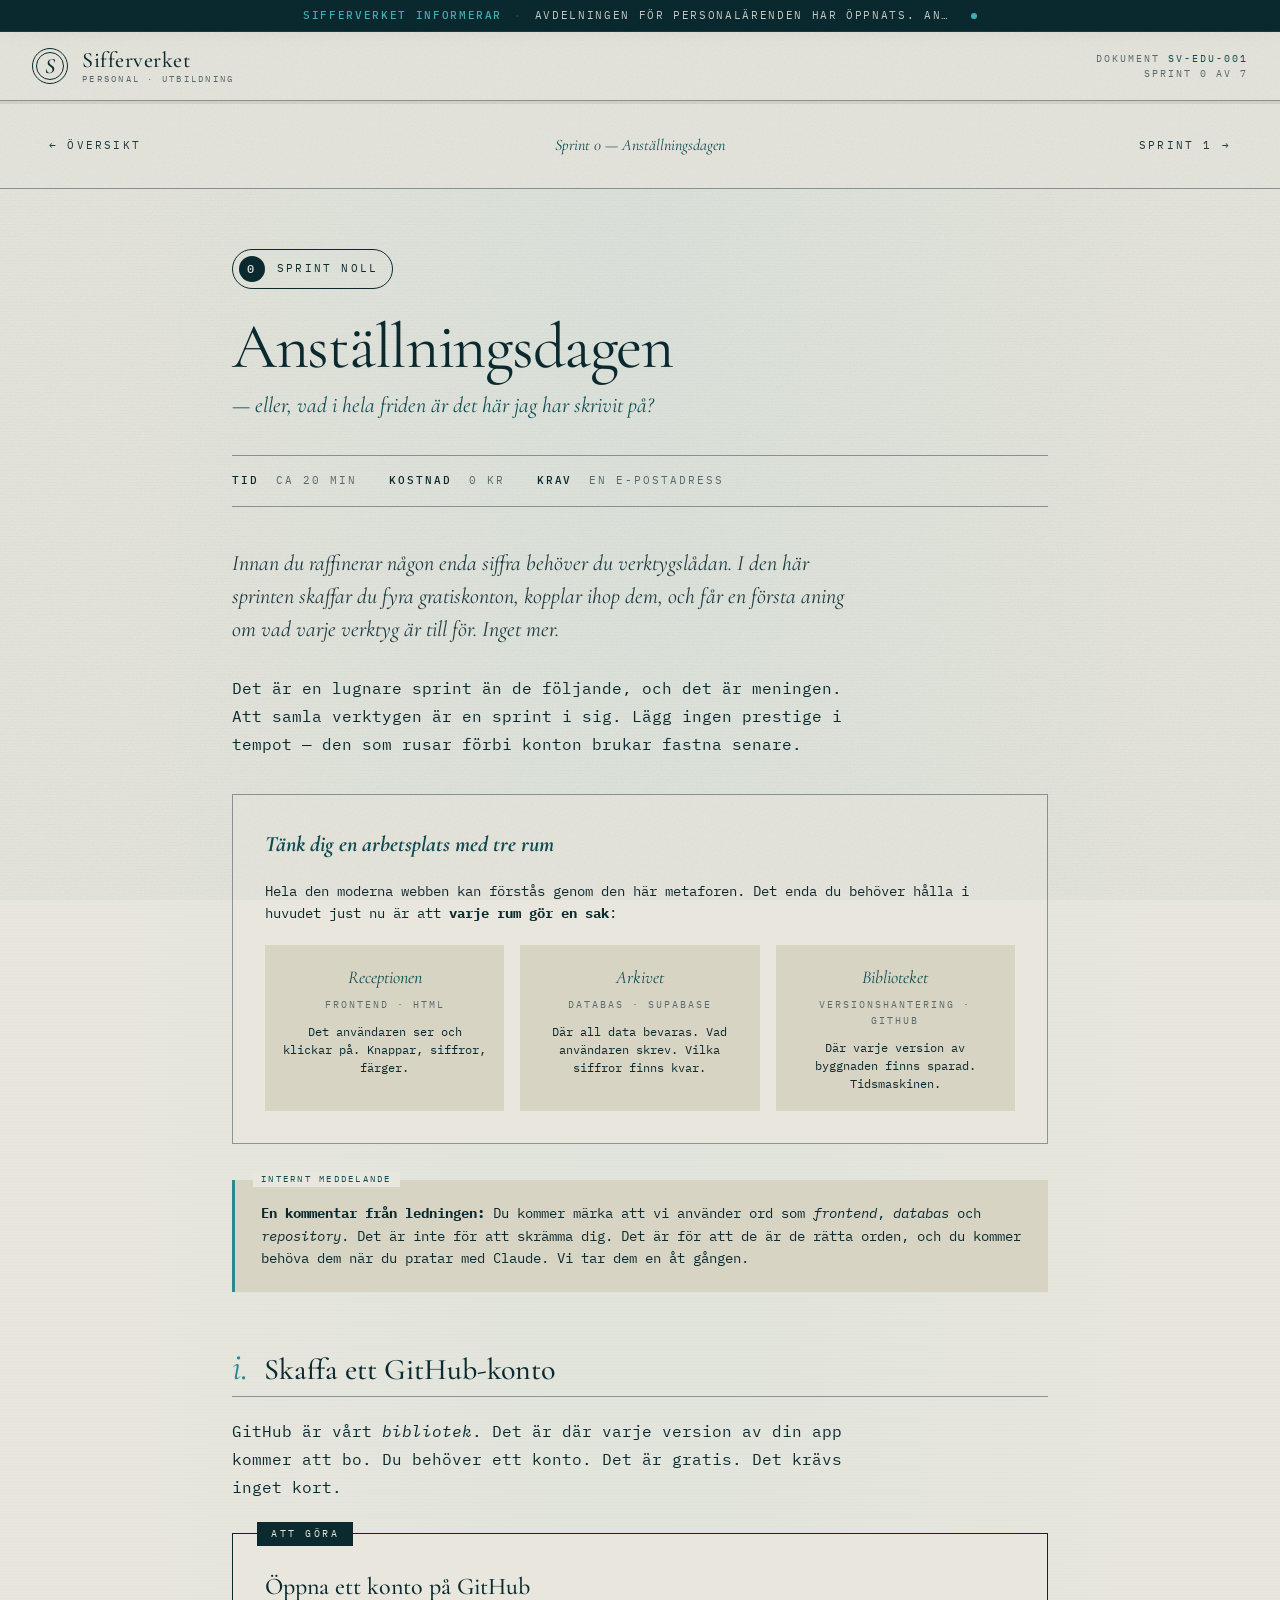
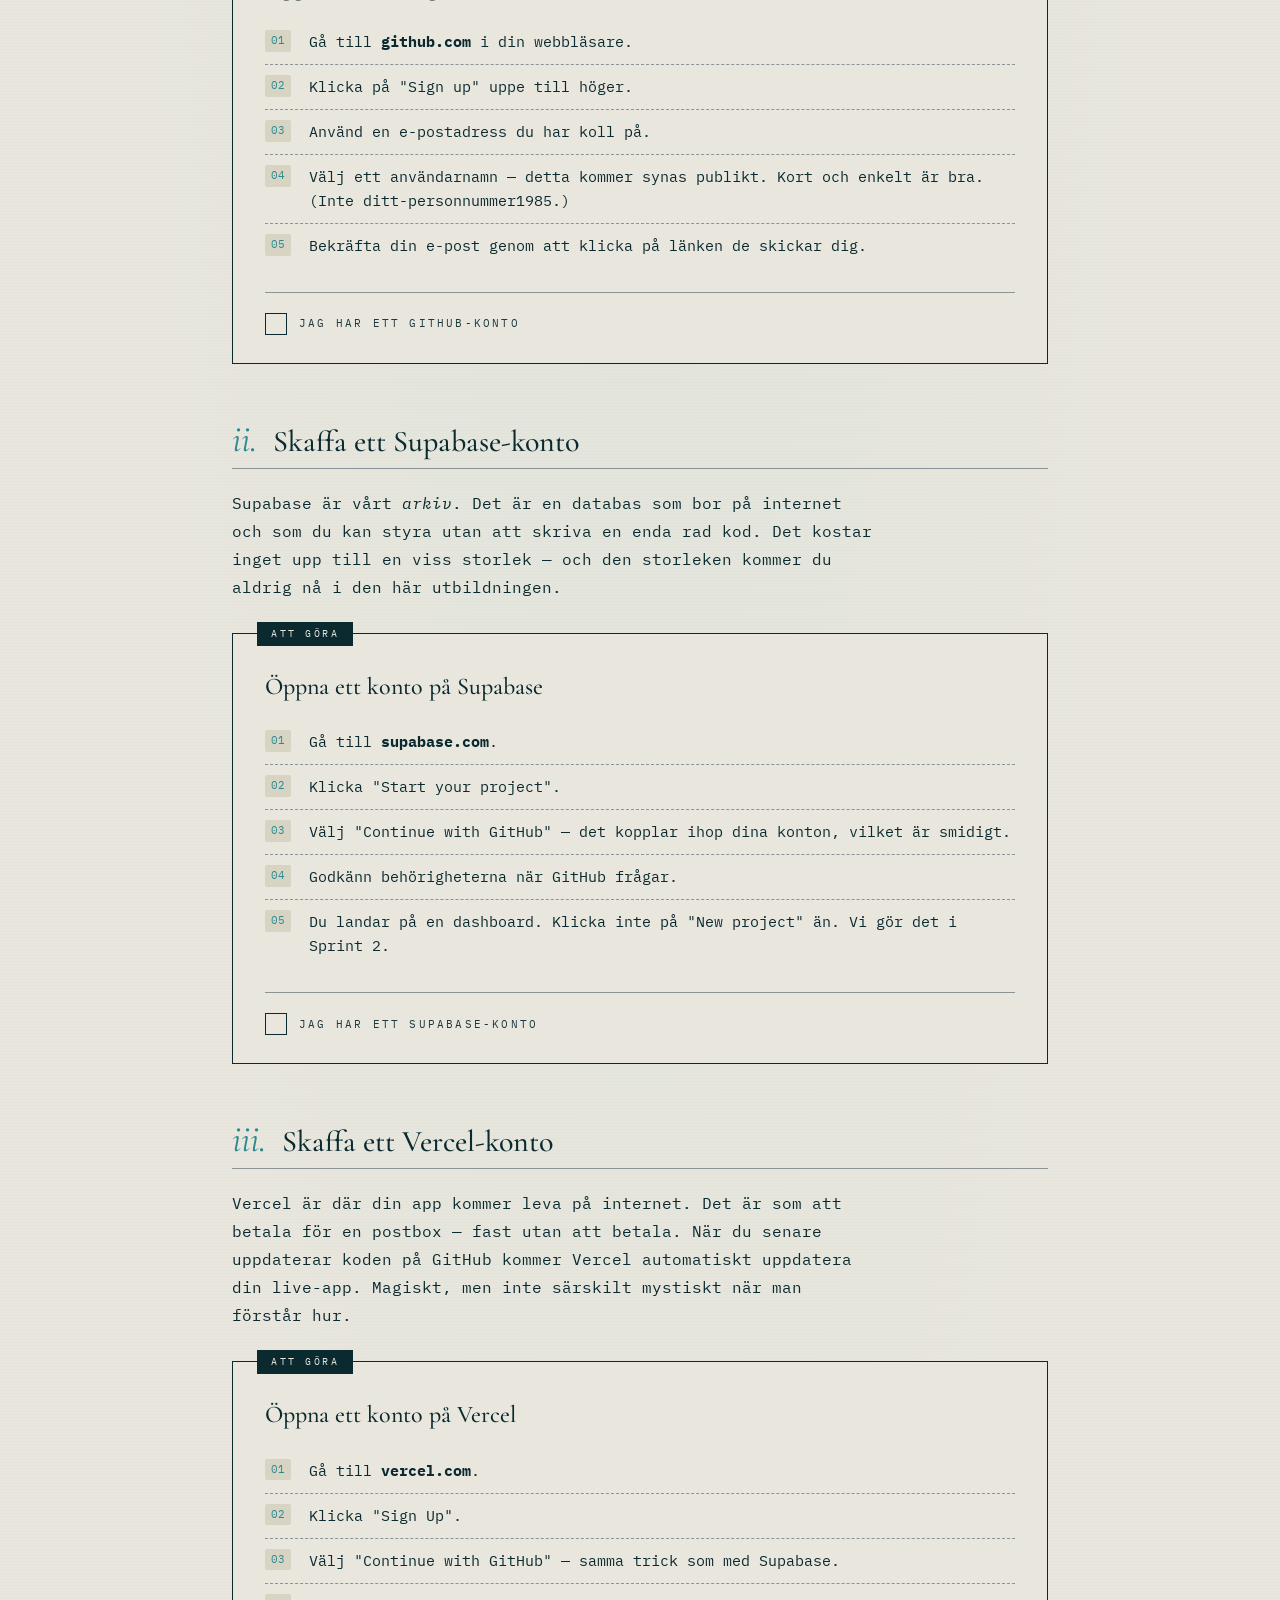
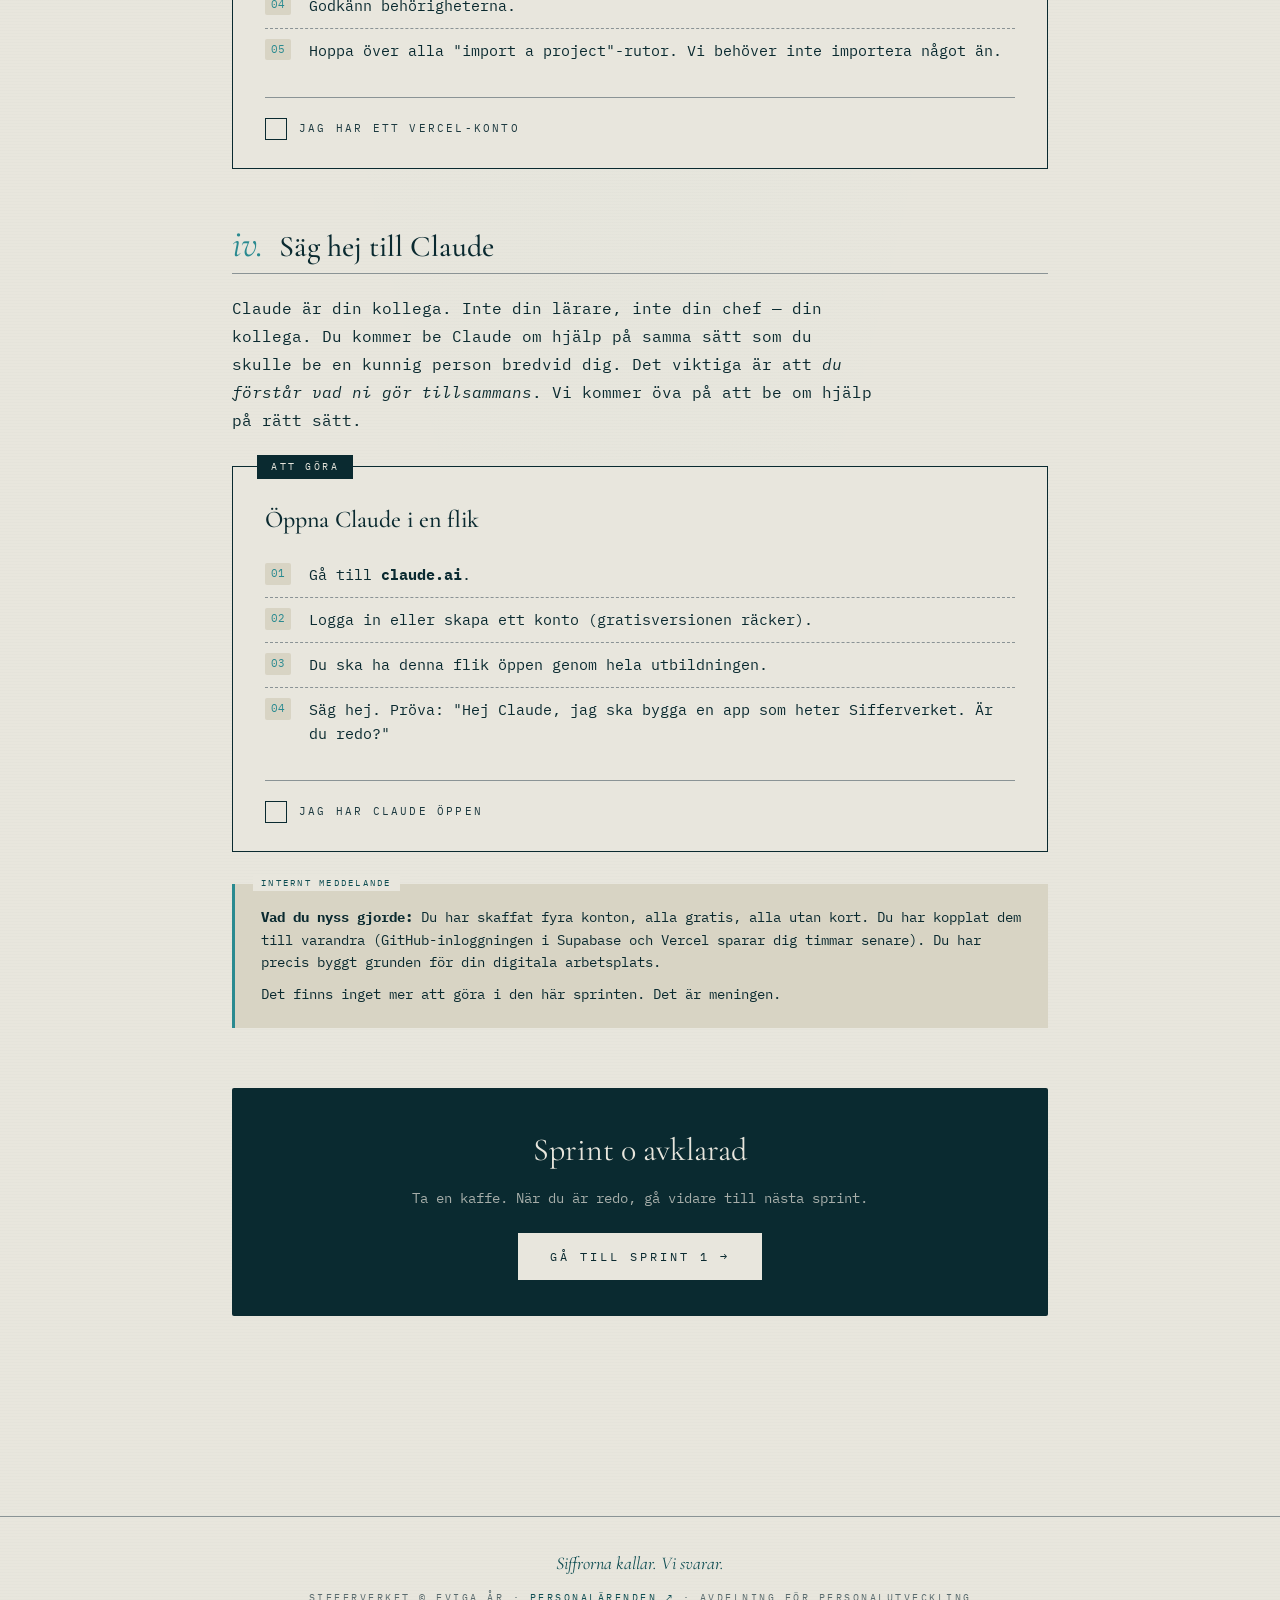
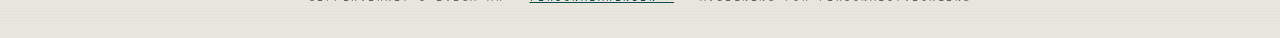
==== commit 69d3339e: "Avdelningen för Personalärenden: feedback-funktion Ny fristående feedback-sida på /personalarenden/ " ====
--- a/sprint-0/index.html
+++ b/sprint-0/index.html
@@ -234,7 +234,7 @@
 
 <footer class="footer">
   <div class="motto">Siffrorna kallar. Vi svarar.</div>
-  <div>Sifferverket © Eviga år · Avdelning för Personalutveckling</div>
+  <div>Sifferverket © Eviga år · <a href="/personalarenden/">Personalärenden ↗</a> · Avdelning för Personalutveckling</div>
 </footer>
 
 <script src="/assets/scripts.js"></script>
--- a/assets/styles.css
+++ b/assets/styles.css
@@ -1081,3 +1081,511 @@
     gap: 8px;
   }
 }
+
+/* =============================================================
+   AVDELNINGSFLIKAR — delade mellan elevens avdelningar
+   Används i elevens egen index.html och inkommande.html.
+   Inte att förväxla med .sprint-nav som finns i utbildningens sajt.
+   ============================================================= */
+.dept-tabs {
+  display: flex;
+  justify-content: center;
+  gap: 0;
+  margin-bottom: 56px;
+  border-bottom: 1px solid var(--rule);
+  padding-bottom: 0;
+}
+
+.dept-tabs a {
+  display: flex;
+  flex-direction: column;
+  align-items: center;
+  gap: 2px;
+  padding: 14px 28px;
+  text-decoration: none;
+  color: var(--ink-faint);
+  font-size: 10px;
+  letter-spacing: 0.25em;
+  text-transform: uppercase;
+  border-bottom: 2px solid transparent;
+  margin-bottom: -1px;
+  transition: all 0.2s;
+}
+
+.dept-tabs a .roman {
+  font-family: 'Cormorant Garamond', serif;
+  font-style: italic;
+  font-size: 18px;
+  color: var(--teal-deep);
+  letter-spacing: 0;
+  text-transform: none;
+  margin-bottom: 2px;
+}
+
+.dept-tabs a:hover {
+  color: var(--ink);
+}
+
+.dept-tabs a.active {
+  color: var(--ink);
+  border-bottom-color: var(--ink);
+}
+
+@media (max-width: 640px) {
+  .dept-tabs a { padding: 10px 16px; font-size: 9px; }
+  .dept-tabs a .roman { font-size: 16px; }
+}
+
+/* =============================================================
+   AVDELNINGEN FÖR PERSONALÄRENDEN
+   Egen feedback-sida på /personalarenden/
+   ============================================================= */
+
+.hr-stage {
+  max-width: 720px;
+  margin: 0 auto;
+  padding: 60px 24px 80px;
+}
+
+.hr-stamp {
+  text-align: center;
+  font-size: 9px;
+  letter-spacing: 0.4em;
+  text-transform: uppercase;
+  color: var(--ink-faint);
+  margin-bottom: 24px;
+}
+
+.hr-title {
+  font-family: 'Cormorant Garamond', serif;
+  font-size: 56px;
+  font-weight: 400;
+  line-height: 1.05;
+  margin-bottom: 14px;
+  letter-spacing: -0.02em;
+  text-align: center;
+}
+
+.hr-title em {
+  font-style: italic;
+  color: var(--teal-deep);
+}
+
+.hr-subtitle {
+  text-align: center;
+  font-family: 'Cormorant Garamond', serif;
+  font-style: italic;
+  font-size: 19px;
+  color: var(--ink-soft);
+  margin-bottom: 32px;
+  max-width: 50ch;
+  margin-left: auto;
+  margin-right: auto;
+  line-height: 1.5;
+}
+
+.hr-context-note {
+  text-align: center;
+  font-family: 'Cormorant Garamond', serif;
+  font-style: italic;
+  font-size: 14px;
+  color: var(--ink-faint);
+  margin-bottom: 56px;
+  line-height: 1.5;
+  max-width: 50ch;
+  margin-left: auto;
+  margin-right: auto;
+}
+
+.hr-context-note em {
+  color: var(--teal-deep);
+  font-style: normal;
+}
+
+/* === FORMULÄRRUTAN === */
+.hr-form-frame {
+  background: var(--paper);
+  border: 1px solid var(--ink);
+  padding: 56px 48px;
+  position: relative;
+  margin-bottom: 32px;
+}
+
+.hr-form-frame::after {
+  content: '';
+  position: absolute;
+  inset: 8px;
+  border: 0.5px solid var(--rule);
+  pointer-events: none;
+}
+
+.hr-form-frame::before {
+  content: '· Personalärendeblankett 17/B ·';
+  position: absolute;
+  top: -10px;
+  left: 50%;
+  transform: translateX(-50%);
+  background: var(--paper);
+  padding: 0 16px;
+  font-size: 9px;
+  letter-spacing: 0.4em;
+  text-transform: uppercase;
+  color: var(--ink-faint);
+  white-space: nowrap;
+}
+
+.hr-field-group {
+  margin-bottom: 32px;
+}
+
+.hr-field-group:last-of-type {
+  margin-bottom: 0;
+}
+
+.hr-field-label {
+  display: block;
+  font-size: 10px;
+  letter-spacing: 0.3em;
+  text-transform: uppercase;
+  color: var(--ink-faint);
+  margin-bottom: 12px;
+  font-weight: 500;
+}
+
+.hr-field-label .required {
+  color: var(--teal-deep);
+  margin-left: 4px;
+}
+
+.hr-field-hint {
+  font-family: 'Cormorant Garamond', serif;
+  font-style: italic;
+  font-size: 14px;
+  color: var(--ink-soft);
+  margin-bottom: 12px;
+  line-height: 1.5;
+}
+
+/* Radioknappar */
+.hr-radio-group {
+  display: grid;
+  grid-template-columns: 1fr 1fr;
+  gap: 8px;
+}
+
+.hr-radio-option {
+  position: relative;
+}
+
+.hr-radio-option input[type="radio"] {
+  position: absolute;
+  opacity: 0;
+  pointer-events: none;
+}
+
+.hr-radio-option label {
+  display: block;
+  padding: 14px 16px;
+  border: 1px solid var(--rule);
+  cursor: pointer;
+  color: var(--ink-soft);
+  transition: all 0.2s;
+  text-align: center;
+  font-family: 'Cormorant Garamond', serif;
+  font-style: italic;
+  font-size: 16px;
+  line-height: 1.3;
+}
+
+.hr-radio-option input[type="radio"]:checked + label {
+  background: var(--ink);
+  color: var(--paper);
+  border-color: var(--ink);
+}
+
+.hr-radio-option input[type="radio"]:focus-visible + label {
+  outline: 2px solid var(--teal-glow);
+  outline-offset: 2px;
+}
+
+.hr-radio-option label:hover {
+  border-color: var(--ink);
+}
+
+/* Textarea */
+.hr-form-frame textarea {
+  width: 100%;
+  min-height: 140px;
+  padding: 16px;
+  border: 1px solid var(--rule);
+  background: var(--paper);
+  font-family: 'Cormorant Garamond', serif;
+  font-size: 16px;
+  line-height: 1.6;
+  color: var(--ink);
+  resize: vertical;
+  transition: border-color 0.2s;
+}
+
+.hr-form-frame textarea:focus {
+  outline: none;
+  border-color: var(--ink);
+}
+
+.hr-form-frame textarea::placeholder {
+  font-style: italic;
+  color: var(--rule);
+}
+
+/* Inputs */
+.hr-form-frame input[type="text"],
+.hr-form-frame input[type="email"] {
+  width: 100%;
+  padding: 12px 16px;
+  border: 1px solid var(--rule);
+  background: var(--paper);
+  font-family: 'IBM Plex Mono', monospace;
+  font-size: 14px;
+  color: var(--ink);
+  transition: border-color 0.2s;
+}
+
+.hr-form-frame input[type="text"]:focus,
+.hr-form-frame input[type="email"]:focus {
+  outline: none;
+  border-color: var(--ink);
+}
+
+/* Select */
+.hr-form-frame select {
+  width: 100%;
+  padding: 12px 16px;
+  border: 1px solid var(--rule);
+  background: var(--paper);
+  font-family: 'IBM Plex Mono', monospace;
+  font-size: 13px;
+  color: var(--ink);
+  cursor: pointer;
+  appearance: none;
+  background-image: url("data:image/svg+xml;utf8,<svg xmlns='http://www.w3.org/2000/svg' width='12' height='8'><path d='M0 0l6 8 6-8z' fill='%235a6b6e'/></svg>");
+  background-repeat: no-repeat;
+  background-position: right 16px center;
+}
+
+.hr-form-frame select:focus {
+  outline: none;
+  border-color: var(--ink);
+}
+
+/* Anonymitets-toggle */
+.hr-anon-toggle {
+  display: flex;
+  align-items: center;
+  gap: 12px;
+  padding: 16px;
+  background: var(--paper-dim);
+  border: 1px dashed var(--rule);
+  margin-bottom: 24px;
+  margin-top: 32px;
+}
+
+.hr-anon-toggle input[type="checkbox"] {
+  width: 18px;
+  height: 18px;
+  accent-color: var(--teal-deep);
+  cursor: pointer;
+  flex-shrink: 0;
+}
+
+.hr-anon-toggle label {
+  flex: 1;
+  font-family: 'Cormorant Garamond', serif;
+  font-style: italic;
+  font-size: 15px;
+  color: var(--ink-soft);
+  cursor: pointer;
+  line-height: 1.5;
+}
+
+.hr-anon-toggle label em {
+  color: var(--teal-deep);
+  font-style: normal;
+}
+
+.hr-name-fields {
+  transition: opacity 0.3s;
+}
+
+.hr-name-fields.disabled {
+  opacity: 0.4;
+  pointer-events: none;
+}
+
+/* GDPR-not */
+.hr-gdpr-note {
+  font-family: 'Cormorant Garamond', serif;
+  font-style: italic;
+  font-size: 13px;
+  color: var(--ink-faint);
+  line-height: 1.6;
+  padding: 14px 16px;
+  background: var(--paper-dim);
+  border-left: 2px solid var(--rule);
+  margin-top: 8px;
+}
+
+.hr-gdpr-note strong {
+  color: var(--teal-deep);
+  font-weight: 500;
+  font-family: 'IBM Plex Mono', monospace;
+  font-size: 12px;
+  letter-spacing: 0.05em;
+}
+
+/* Submit */
+.hr-submit-row {
+  margin-top: 32px;
+  padding-top: 24px;
+  border-top: 1px dashed var(--rule);
+  text-align: right;
+}
+
+.hr-submit-micro {
+  display: block;
+  text-align: center;
+  font-size: 9px;
+  letter-spacing: 0.3em;
+  text-transform: uppercase;
+  color: var(--ink-faint);
+  margin-bottom: 16px;
+}
+
+.hr-btn-submit {
+  background: var(--ink);
+  color: var(--paper);
+  border: 1px solid var(--ink);
+  padding: 14px 36px;
+  font-family: 'IBM Plex Mono', monospace;
+  font-size: 11px;
+  letter-spacing: 0.3em;
+  text-transform: uppercase;
+  cursor: pointer;
+  transition: all 0.2s;
+}
+
+.hr-btn-submit:hover:not(:disabled) {
+  background: var(--teal-deep);
+  border-color: var(--teal-deep);
+}
+
+.hr-btn-submit:disabled {
+  opacity: 0.5;
+  cursor: wait;
+}
+
+/* Success-tillstånd */
+.hr-success {
+  text-align: center;
+  padding: 64px 32px;
+  background: var(--paper);
+  border: 1px solid var(--ink);
+  position: relative;
+  margin-bottom: 32px;
+}
+
+.hr-success::after {
+  content: '';
+  position: absolute;
+  inset: 8px;
+  border: 0.5px solid var(--rule);
+  pointer-events: none;
+}
+
+.hr-success-marker {
+  font-size: 48px;
+  color: var(--teal-deep);
+  margin-bottom: 16px;
+  line-height: 1;
+}
+
+.hr-success h2 {
+  font-family: 'Cormorant Garamond', serif;
+  font-style: italic;
+  font-size: 32px;
+  color: var(--ink);
+  margin-bottom: 16px;
+  font-weight: 400;
+}
+
+.hr-success p {
+  font-family: 'Cormorant Garamond', serif;
+  font-style: italic;
+  font-size: 17px;
+  color: var(--ink-soft);
+  line-height: 1.6;
+  max-width: 44ch;
+  margin: 0 auto 32px;
+}
+
+/* Error-meddelande */
+.hr-error {
+  padding: 16px 20px;
+  background: var(--paper-dim);
+  border-left: 3px solid var(--warning);
+  margin-bottom: 24px;
+  font-family: 'Cormorant Garamond', serif;
+  font-size: 15px;
+  line-height: 1.5;
+  color: var(--ink-soft);
+}
+
+.hr-error strong {
+  color: var(--warning);
+}
+
+/* Tillbakalänk-rad */
+.hr-back-row {
+  text-align: center;
+  margin-top: 24px;
+}
+
+.hr-back-row .back-link,
+.hr-success .back-link {
+  display: inline-block;
+  color: var(--ink-faint);
+  text-decoration: none;
+  font-size: 11px;
+  letter-spacing: 0.2em;
+  text-transform: uppercase;
+}
+
+.hr-back-row .back-link:hover,
+.hr-success .back-link:hover {
+  color: var(--ink);
+}
+
+/* Honeypot — visas aldrig för användare, fångar bots */
+.hr-honeypot {
+  position: absolute;
+  left: -10000px;
+  width: 1px;
+  height: 1px;
+  overflow: hidden;
+}
+
+/* Footer-länk */
+.footer a {
+  color: var(--teal-deep);
+  text-decoration: underline;
+}
+
+.footer a:hover {
+  color: var(--ink);
+}
+
+@media (max-width: 640px) {
+  .hr-title { font-size: 36px; }
+  .hr-subtitle { font-size: 16px; }
+  .hr-form-frame { padding: 36px 24px; }
+  .hr-radio-group { grid-template-columns: 1fr; }
+}
